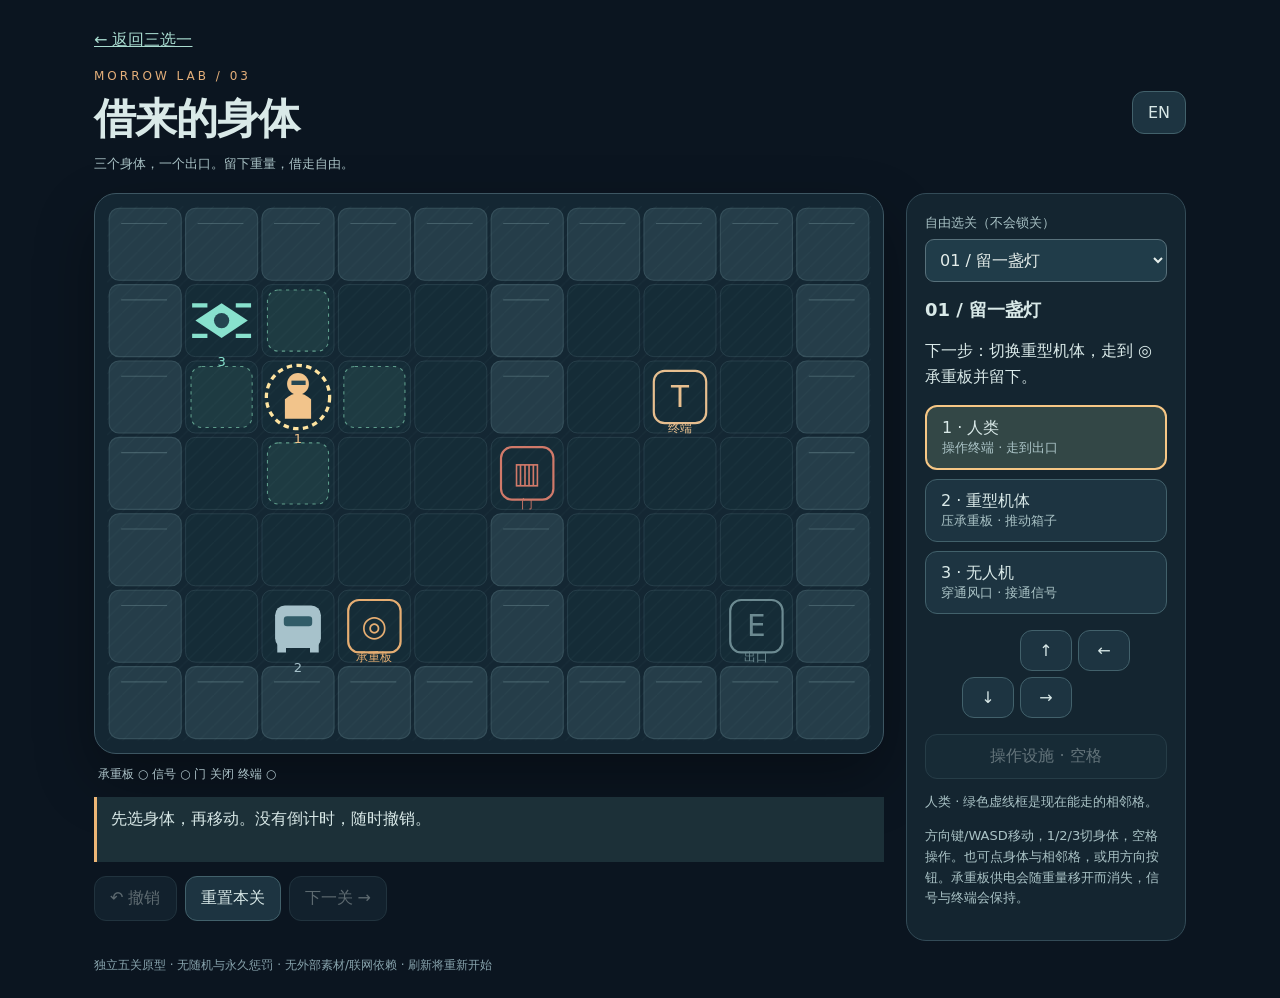
==== bodies.html @ 3ecfc506 "Release three puzzle worlds with five challenges each" ====
<!doctype html><html lang="zh"><meta charset="utf-8"><meta name="viewport" content="width=device-width,initial-scale=1"><title>借来的身体 · Borrowed Bodies</title><style>
*{box-sizing:border-box}body{margin:0;background:#0b1520;color:#d9e9e8;font:16px system-ui,sans-serif}main{max-width:1140px;margin:auto;padding:24px}header{display:flex;justify-content:space-between;gap:14px;align-items:center}h1{font-size:clamp(26px,4vw,42px);margin:8px 0;letter-spacing:-1px}.eyebrow{color:#e3ae79;font-size:12px;letter-spacing:3px}button{font:inherit;cursor:pointer;color:inherit;background:#1d3441;border:1px solid #42616b;border-radius:12px;padding:11px 15px}button:hover{background:#304e59}button:focus-visible{outline:3px solid #ffcf84;outline-offset:3px}button:disabled{opacity:.4;cursor:default}.layout{display:grid;grid-template-columns:minmax(0,1fr) 280px;gap:22px;margin-top:20px}.board{background:#142733;border:1px solid #3d5662;border-radius:22px;padding:12px;box-shadow:0 25px 60px #0005}svg{display:block;width:100%;height:auto;touch-action:manipulation}.panel{background:#142530;border:1px solid #334b57;border-radius:20px;padding:18px}p{line-height:1.6}.bodies{display:grid;gap:9px}.bodybutton{text-align:left;width:100%}.bodybutton.active{border:2px solid #f7c785;background:#334746}.small{font-size:13px;color:#aac3c6}.status{min-height:65px;border-left:3px solid #edb676;padding:10px 14px;background:#1c3038;margin:14px 0;line-height:1.5}.controls{display:flex;gap:8px;flex-wrap:wrap}.pad{display:grid;grid-template-columns:repeat(3,52px);gap:6px;justify-content:center;margin:16px 0}.pad button{padding:10px}.pad .up{grid-column:2}.legend{display:flex;gap:16px;flex-wrap:wrap;font-size:12px;color:#adc3c9;margin:12px 4px}.success{color:#8de3c0}footer{margin-top:16px;color:#88a4ad;font-size:12px}h2{font-size:18px;margin:0 0 12px}@media(max-width:760px){main{padding:14px}.layout{grid-template-columns:1fr;gap:12px}.panel{padding:14px}.bodies{grid-template-columns:repeat(3,1fr)}.bodybutton{padding:10px;font-size:14px}.bodybutton .small{display:none}.pad{margin:10px 0}.status{min-height:45px}header button{padding:8px}.board{padding:5px}}
</style><main><a id="gallery" href="index.html" style="display:inline-block;color:#a9dcd0;margin-bottom:12px;padding:6px 0">← 返回三选一</a><header><div><div class="eyebrow">MORROW LAB / 03</div><h1 id="title"></h1></div><button id="lang">EN</button></header><div id="intro" class="small"></div><div class="layout"><section><div class="board"><svg id="world" viewBox="0 0 700 490" role="img" aria-label="Puzzle board"></svg></div><div class="legend" id="legend"></div><div class="status" id="status" role="status" aria-live="polite"></div><div class="controls"><button id="undo"></button><button id="reset"></button><button id="next"></button></div></section><aside class="panel"><label for="levelSelect" id="selectLabel" class="small"></label><select id="levelSelect" style="width:100%;margin:7px 0 16px;background:#203c49;color:#e5eeeb;border:1px solid #58717b;border-radius:9px;padding:10px;font:inherit"></select><h2 id="level"></h2><p id="goal"></p><div class="bodies" id="bodies"></div><div class="pad"><button class="up" data-dir="0,-1">↑</button><button data-dir="-1,0">←</button><button data-dir="0,1">↓</button><button data-dir="1,0">→</button></div><button id="use" style="width:100%"></button><p id="context" class="small" aria-live="polite"></p><p id="hint" class="small"></p></aside></div><footer id="foot"></footer></main>
<script id="local-progress">
/* Local-only progress. No account, network, analytics, or access to other game saves. */
(function(root){'use strict';
 const KEY='three-worlds.progress.v1',GAMES=['world','cargo','bodies'];let memory={version:1,games:{}},persisted=true;
 function clean(raw){const out={version:1,games:{}};if(!raw||raw.version!==1||typeof raw.games!=='object'||!raw.games)return out;for(const game of GAMES){const source=raw.games[game];if(!source||typeof source!=='object')continue;const levels={};for(const [id,v] of Object.entries(source)){if(!/^\d+$/.test(id)||+id>99||!v||v.done!==true)continue;const item={done:true};for(const key of ['moves','seconds'])if(Number.isFinite(v[key])&&v[key]>=0)item[key]=v[key];levels[id]=item;}out.games[game]=levels;}return out;}
 function read(){try{const value=root.localStorage?.getItem(KEY);if(value){const stored=clean(JSON.parse(value));for(const game of GAMES){const levels=memory.games[game]||(memory.games[game]={});for(const [id,item]of Object.entries(stored.games[game]||{})){const current=levels[id]||{},merged={...item,...current,done:true};for(const key of ['moves','seconds'])if(Number.isFinite(item[key])&&Number.isFinite(current[key]))merged[key]=Math.min(item[key],current[key]);levels[id]=merged;}}}}catch(_){persisted=false;}return clean(memory);}
 function complete(game,level,result={}){if(!GAMES.includes(game)||!Number.isInteger(level)||level<0||level>99)return false;memory=read();const levels=memory.games[game]||(memory.games[game]={});const prev=levels[level]||{},next={...prev,done:true};for(const key of ['moves','seconds'])if(Number.isFinite(result[key])&&result[key]>=0)next[key]=Number.isFinite(prev[key])?Math.min(prev[key],result[key]):result[key];if(JSON.stringify(prev)===JSON.stringify(next))return true;levels[level]=next;try{if(!root.localStorage)throw Error('Storage unavailable');root.localStorage.setItem(KEY,JSON.stringify(memory));persisted=true;}catch(_){persisted=false;}return true;}
 function status(){return {progress:read(),persisted};}
 root.TrialProgress={complete,status,key:KEY};if(typeof module==='object'&&module.exports)module.exports=root.TrialProgress;
})(globalThis);

</script>
<script>
'use strict';
const LEVELS=[
{name:['01 / 留一盏灯','01 / Leave a light on'],map:['##########','#....#...#','#....#.T.#','#....G...#','#....#...#','#..P.#..E#','##########'],start:[[2,2],[2,5],[1,1]],crates:[],goal:['让重型机体留在承重板上，人类穿过门操作终端，再抵达出口。','Leave the heavy body on the plate. Take the human through the gate, activate the terminal, then reach the exit.']},
{name:['02 / 门的另一边','02 / The other side'],map:['##########','#....#.S.#','#....V..T#','#....#...#','#....G...#','#....#.PE#','##########'],start:[[2,4],[3,4],[2,2]],crates:[],goal:['无人机穿通风口接通信号，重型机体去右侧压板，人类开启终端并离开。','Send the drone through the vent to link the signal. Move the heavy body onto the far plate, then use the human to power the terminal and escape.']},
{name:['03 / 把重量留下','03 / Leave the weight'],map:['##########','#....V.S.#','#....#...#','#....G...#','#..P.#.T.#','#....#..E#','##########'],start:[[1,3],[2,3],[2,1]],crates:[[3,3]],goal:['用箱子或重型机体压住承重板，同时接通远端信号。人类操作终端后抵达出口。','Hold the plate with a crate or the heavy body and link the far signal. Use the human to activate the terminal and reach the exit.']}];
LEVELS.push(
{name:['04 / 把电送过去','04 / Carry the current'],map:['##########','#....V.O.#','#....#...#','#....B...#','#....#.T.#','#..P.#..E#','##########'],start:[[2,3],[2,5],[1,1]],crates:[],battery:[2,2],bridges:[{p:[5,3],socket:[7,1]}],goal:['无人机搬电池穿过通风口，放在远端插座上架桥；重型机体压板，人类开启终端。','Carry the battery through the vent and dock it to extend a bridge. Hold the plate with the heavy body, then use the human at the terminal.']},
{name:['05 / 一块电池，两座桥','05 / One battery, two bridges'],map:['##########','#..OV.OV.#','#...#..#.#','#...B..B.#','#...#..#T#','#.P.#..#E#','##########'],start:[[1,3],[1,5],[1,1]],crates:[],battery:[2,2],bridges:[{p:[4,3],socket:[3,1]},{p:[7,3],socket:[6,1]}],goal:['同一块电池先后架起两座桥。人类离开第一座桥后，无人机才能拔电转运；重型机体留在承重板。','Reuse one battery for two bridges. Move the human off the first bridge before the drone retrieves the battery. Leave the heavy body on the plate.']}
);
function fresh(i=0){return {level:i,selected:0,bodies:LEVELS[i].start.map(p=>p.slice()),crates:LEVELS[i].crates.map(p=>p.slice()),battery:LEVELS[i].battery?.slice()||null,carrying:false,signal:false,terminal:false,won:false,moves:0};}
const same=(a,b)=>a[0]===b[0]&&a[1]===b[1];
function tile(s,p){return LEVELS[s.level].map[p[1]]?.[p[0]]||'#';}
function plate(s){return [s.bodies[1],...s.crates].some(p=>tile(s,p)==='P');}
function gate(s){return s.level===0?plate(s):s.level===1?s.signal:plate(s)&&s.signal;}
function bridgeOpen(s,p){const bridge=LEVELS[s.level].bridges?.find(b=>same(b.p,p));return !!bridge&&!!s.battery&&same(s.battery,bridge.socket);}
function batteryUse(s){const p=s.bodies[2];if(s.selected!==2)return null;if(s.carrying){if(tile(s,p)==='V'||tile(s,p)==='B')return 'dropBlocked';if(s.crates.some(c=>same(c,p)))return 'dropBlocked';return 'dropBattery';}if(s.battery&&same(s.battery,p)){const live=LEVELS[s.level].bridges?.find(b=>same(b.socket,p));if(live&&s.bodies.some(b=>same(b,live.p)))return 'bridgeOccupied';return 'takeBattery';}return null;}
function step(state,action){const s=structuredClone(state);if(s.won)return {s:state,msg:'finished',changed:false};if(action.type==='select'){s.selected=action.id;return {s,msg:'selected',changed:true};}if(action.type==='use'){const bu=batteryUse(s);if(bu){if(bu==='dropBlocked'||bu==='bridgeOccupied')return {s:state,msg:bu,changed:false};if(bu==='takeBattery'){s.battery=null;s.carrying=true;}else{s.battery=s.bodies[2].slice();s.carrying=false;}s.moves++;return {s,msg:bu,changed:true};}const t=tile(s,s.bodies[s.selected]);if(t==='S'&&s.selected===2){if(s.signal)return {s:state,msg:'already',changed:false};s.signal=true;s.moves++;return {s,msg:'signal',changed:true};}if(t==='T'&&s.selected===0){if(s.terminal)return {s:state,msg:'already',changed:false};if(!plate(s))return {s:state,msg:'power',changed:false};s.terminal=true;s.moves++;return {s,msg:'terminal',changed:true};}return {s:state,msg:'wronguse',changed:false};}
 if(action.type!=='move')return {s:state,msg:'blocked',changed:false};const d=action.d,p=s.bodies[s.selected],q=[p[0]+d[0],p[1]+d[1]],t=tile(s,q);if(t==='#')return {s:state,msg:'wall',changed:false};if(t==='V'&&s.selected!==2)return {s:state,msg:'vent',changed:false};if(t==='B'&&s.selected!==2&&!bridgeOpen(s,q))return {s:state,msg:'bridgeOff',changed:false};if(t==='G'&&!gate(s))return {s:state,msg:'gate',changed:false};if(s.bodies.some((b,i)=>i!==s.selected&&same(b,q)))return {s:state,msg:'occupied',changed:false};const ci=s.crates.findIndex(c=>same(c,q));if(ci>=0){if(s.selected!==1)return {s:state,msg:'crate',changed:false};const r=[q[0]+d[0],q[1]+d[1]],rt=tile(s,r);if(rt==='#'||rt==='V'||rt==='G'&&!gate(s)||s.bodies.some(b=>same(b,r))||s.crates.some(c=>same(c,r)))return {s:state,msg:'push',changed:false};s.crates[ci]=r;}
 s.bodies[s.selected]=q;s.moves++;if(s.selected===0&&t==='E'){if(s.terminal){s.won=true;return {s,msg:'win',changed:true};}return {s,msg:'exit',changed:true};}return {s,msg:t==='T'?'atTerminal':t==='S'?'atSignal':t==='P'?'atPlate':'moved',changed:true};}
globalThis.BorrowedEngine={LEVELS,fresh,step,plate,gate,bridgeOpen,batteryUse};
let state=fresh(),history=[],language=0,message='welcome';const $=id=>document.getElementById(id),tr=a=>a[language];
const names=[['人类','Human'],['重型机体','Heavy body'],['无人机','Drone']],abilities=[['操作终端 · 走到出口','Terminal operator · reaches exit'],['压承重板 · 推动箱子','Holds plates · pushes crates'],['穿通风口 · 接通信号','Fits vents · links signals']];
const M={takeBattery:['电池已由无人机携带。穿过通风口，再在插座上操作放下。','Drone carrying the battery. Cross the vent, then interact on a socket to dock it.'],dropBattery:['电池已放下。只有放在插座上才会架起对应的桥。','Battery placed. Only a socket powers its linked bridge.'],dropBlocked:['不能把电池留在通风口或桥面，先移到实地或插座。','Do not leave the battery in a vent or on a bridge. Move to solid ground or a socket.'],bridgeOccupied:['桥上还有身体，不能拔电。先让它走到桥另一侧的实地。','Someone is still on this bridge. Move them onto solid ground before removing power.'],bridgeOff:['桥没有电。无人机可以飞过；其他身体需要电池放在对应插座。','Bridge unpowered. The drone can fly across; other bodies need its battery docked.'],welcome:['先选身体，再移动。没有倒计时，随时撤销。','Choose a body, then move. No timer; undo whenever you like.'],selected:['已切换身体。其他身体会留在原地。','Body switched. The others stay where you left them.'],wall:['这里是墙。试试另一条路。','A wall blocks this route.'],vent:['通风口只有无人机能通过。','Only the drone fits through this vent.'],gate:['门尚未供电。查看承重板与信号指示。','The gate lacks power. Check the plate and signal indicators.'],occupied:['另一具身体挡在这里，切换后让出位置。','Another body is here. Switch to it to make room.'],crate:['这个身体推不动箱子；重型机体可以。','This body cannot push the crate. Use the heavy body.'],push:['箱子后面没有空间。撤销或换个方向。','There is no space behind the crate. Undo or approach differently.'],power:['终端需要承重板持续供电。让重型机体或箱子留在板上。','The terminal needs plate power. Leave the heavy body or a crate on it.'],wronguse:['走到对应设施上再操作：人类用终端，无人机用信号节点。','Stand on the matching facility: human for terminals, drone for signal nodes.'],signal:['信号已锁定，可以离开节点。','Signal latched. You can leave the node.'],terminal:['终端已启动。现在让人类走到出口。','Terminal activated. Take the human to the exit.'],already:['已经启动，不必重复操作。','Already activated; no need to repeat.'],atTerminal:['终端在脚下。切到人类并按「操作」。','Terminal underfoot. Use the human and press Interact.'],atSignal:['信号节点在脚下。无人机可以操作。','Signal node underfoot. The drone can activate it.'],atPlate:['承重板只接受重型机体或箱子的重量。','Only the heavy body or a crate weighs enough for this plate.'],exit:['出口尚未解锁，先让人类操作终端。','The exit is locked. Activate the terminal with the human first.'],moved:['身体已移动。点相邻格也能走。','Moved. You can also tap an adjacent cell.'],win:['出口开启。你把三个身体留在了最需要它们的地方。','Exit reached. Each body had a part to play.'],finished:['本关已完成。进入下一关，或重置重试。','Level complete. Continue or reset to try again.'],undo:['已撤销。刚才的身体位置与开关状态都已恢复。','Undone. Positions and switches have been restored.'],reset:['已重置本关，随时可以尝试另一种方案。','Level reset. Try another plan whenever you like.'],far:['点身体可切换；点相邻格移动。不自动寻路。','Tap a body to switch; tap an adjacent cell to move. No automatic pathfinding.']};
function dispatch(a){const r=step(state,a);if(r.changed){history.push(structuredClone(state));state=r.s;}message=r.msg;render();}
function shape(id,x,y,active){const c=['#f2c48b','#a7c2cb','#88e1cd'][id];return `<g transform="translate(${x},${y})">${active?'<circle r="29" fill="none" stroke="#ffe4a0" stroke-width="3" stroke-dasharray="5 4"/>':''}${id===0?`<path d="M-12 20V2Q0-9 12 2V20" fill="${c}"/><circle cy="-12" r="10" fill="${c}"/><path d="M-6-13H7" stroke="#254753" stroke-width="4"/>`:id===1?`<rect x="-21" y="-19" width="42" height="39" rx="9" fill="${c}"/><rect x="-13" y="-9" width="26" height="9" rx="3" fill="#315c68"/><path d="M-15 24V16M15 24V16" stroke="${c}" stroke-width="8"/>`:`<path d="M-24 0L0-16 24 0 0 16Z" fill="${c}"/><circle r="7" fill="#244550"/><path d="M-27-14H-13M13-14H27M-27 14H-13M13 14H27" stroke="${c}" stroke-width="4"/>`}<text y="42" text-anchor="middle" fill="${c}" font-size="12">${id+1}</text></g>`;}
function batteryGoal(s){if(s.won)return ['出口已到达，可选关重试另一种方案。','Exit reached. Select a level to try another plan.'];if(s.terminal)return ['下一步：让人类走到出口。','Next: take the human to the exit.'];const stage=s.level===4&&s.bodies[0][0]>4?1:0,link=LEVELS[s.level].bridges[stage];if(s.bodies[0][0]<link.p[0]){if(!bridgeOpen(s,link.p)){if(s.carrying)return ['下一步：无人机把电池带到标号 '+(stage+1)+' 插座，按「放下电池」。','Next: carry the battery to socket '+(stage+1)+' and press Dock battery.'];return ['下一步：切换无人机，走到电池上按「拿起电池」。','Next: switch to the drone, stand on the battery and press Take battery.'];}return ['下一步：切换人类，走过亮起的桥，到另一侧实地。','Next: take the human across the lit bridge onto solid ground.'];}if(s.bodies[0][0]===link.p[0])return ['下一步：人类再向右一步，先离开桥面，别急着拔电。','Next: move the human one step right off the bridge before removing power.'];if(!plate(s))return ['下一步：重型机体走上承重板，为终端供电。','Next: move the heavy body onto the plate to power the terminal.'];return ['下一步：人类走到终端并操作，再去出口。','Next: activate the terminal with the human, then reach the exit.'];}
function render(){document.documentElement.lang=language?'en':'zh';$('gallery').textContent=tr(['← 返回三选一','← Back to gallery']);$('title').textContent=tr(['借来的身体','Borrowed Bodies']);$('intro').textContent=tr(['三个身体，一个出口。留下重量，借走自由。','Three bodies. One way out. Leave the weight; borrow the freedom.']);$('lang').textContent=language?'中文':'EN';$('selectLabel').textContent=tr(['自由选关（不会锁关）','Choose any level (all unlocked)']);$('levelSelect').innerHTML=LEVELS.map((l,i)=>`<option value="${i}" ${i===state.level?'selected':''}>${tr(l.name)}</option>`).join('');$('level').textContent=tr(LEVELS[state.level].name);$('goal').textContent=state.won?tr(['已到达出口。点下一关继续。','Exit reached. Choose Next level.']):state.terminal?tr(['下一步：切换人类，走到出口 E。','Next: switch to the human and reach exit E.']):state.level>0&&!state.signal?tr(['下一步：切换无人机，穿过 ≋ 通风口，到 S 按「操作」。','Next: switch to the drone, cross the ≋ vent, and interact on S.']):!plate(state)?tr(state.level===2?['下一步：让重型机体或箱子压住 ◎ 承重板。','Next: put the heavy body or a crate on plate ◎.']:['下一步：切换重型机体，走到 ◎ 承重板并留下。','Next: switch to the heavy body, move onto plate ◎ and stay there.']):tr(['下一步：切换人类，走到 T 终端并按「操作」。','Next: switch to the human, reach terminal T and interact.']);if(state.level>=3)$('goal').textContent=tr(batteryGoal(state));if(state.won)globalThis.TrialProgress?.complete('bodies',state.level,{moves:state.moves});$('status').textContent=tr(M[message]||M.moved);$('status').classList.toggle('success',state.won);$('undo').textContent=tr(['↶ 撤销','↶ Undo']);$('undo').disabled=!history.length;$('reset').textContent=tr(['重置本关','Reset level']);$('next').textContent=state.level<LEVELS.length-1?tr(['下一关 →','Next level →']):tr(['五关完成 · 再玩','All five · Play again']);$('next').disabled=!state.won;$('use').textContent=tr(['操作设施 · 空格','Interact · Space']);if(state.level>=3){const bu=batteryUse(state);$('use').textContent=tr(bu==='takeBattery'?['拿起电池 · 空格','Take battery · Space']:state.carrying&&state.selected===2?['放下电池 · 空格','Dock battery · Space']:['操作设施 · 空格','Interact · Space']);} $('use').disabled=!step(state,{type:'use'}).changed;$('hint').textContent=tr(['方向键/WASD移动，1/2/3切身体，空格操作。也可点身体与相邻格，或用方向按钮。承重板供电会随重量移开而消失，信号与终端会保持。','Arrows/WASD move; 1/2/3 switch; Space interacts. Or tap a body and adjacent tiles, or use the arrow buttons. Plate power ends when weight leaves; signals and terminals latch.']);$('world').setAttribute('aria-label',tr(['空间谜题地图：点击身体切换，点击绿色虚线相邻格移动','Spatial puzzle board: select a body, then a green outlined adjacent tile to move']));document.querySelectorAll('[data-dir]').forEach(b=>{const labels={'0,-1':['向上移动','Move up'],'0,1':['向下移动','Move down'],'-1,0':['向左移动','Move left'],'1,0':['向右移动','Move right']};b.setAttribute('aria-label',tr(labels[b.dataset.dir]));});const under=tile(state,state.bodies[state.selected]),canUse=step(state,{type:'use'}).changed;const desc={T:['脚下是终端：需要人类，且承重板有电。','Terminal underfoot: needs the human and plate power.'],S:['脚下是信号节点：无人机可以启动。','Signal node underfoot: the drone can activate it.'],P:['脚下是承重板：只有重型机体或箱子可以供电。','Plate underfoot: only the heavy body or a crate powers it.'],V:['脚下是通风口：仅无人机可通过。','Vent underfoot: only the drone can pass.'],E:['脚下是出口：人类须先开启终端。','Exit underfoot: the human must activate the terminal first.']};$('context').textContent=tr(names[state.selected])+' · '+(canUse?tr(['现在可以按上方「操作设施」。','You can press Interact above now.']):desc[under]?tr(desc[under]):tr(['绿色虚线框是现在能走的相邻格。','Green outlined tiles are the adjacent moves available now.']));if(state.level>=3){$('hint').textContent=tr(['无人机可搬电池，也可飞过断桥。电池放在插座上，才给同号桥供电。桥上有人时不能拔电。选关会重置该关；随时可撤销。','The drone carries batteries and flies over unpowered bridges. Dock a battery to power the bridge with the same number. You cannot unplug an occupied bridge. Selecting a level resets it; undo remains available.']);const bu=batteryUse(state);if(bu)$('context').textContent=tr(bu==='takeBattery'?['脚下是电池。按「拿起电池」，再搬到插座。','Battery underfoot. Press Take battery, then carry it to a socket.']:bu==='dropBattery'?['按「放下电池」；只有插座能给对应桥供电。','Press Dock battery; only a socket powers its matching bridge.']:M[bu]);else if(state.carrying)$('context').textContent=tr(['无人机正在携带电池（机身上有金色电池图标）。','The drone carries the battery (gold battery icon).']);} $('foot').textContent=tr(['独立五关原型 · 无随机与永久惩罚 · 无外部素材/联网依赖 · 刷新将重新开始','Standalone five-level prototype · No randomness or permanent penalties · No external assets/network · Reload starts over']);$('legend').textContent=tr([`承重板 ${plate(state)?'●':'○'}   信号 ${state.signal?'●':'○'}   门 ${gate(state)?'开启':'关闭'}   终端 ${state.terminal?'●':'○'}`,`Plate ${plate(state)?'●':'○'}   Signal ${state.signal?'●':'○'}   Gate ${gate(state)?'OPEN':'CLOSED'}   Terminal ${state.terminal?'●':'○'}`]);$('bodies').innerHTML=names.map((n,i)=>`<button class="bodybutton ${i===state.selected?'active':''}" data-body="${i}" aria-pressed="${i===state.selected}">${i+1} · ${tr(n)}<div class="small">${tr(abilities[i])}</div></button>`).join('');
 let svg='<defs><pattern id="grain" width="14" height="14" patternUnits="userSpaceOnUse"><path d="M0 14L14 0" stroke="#8bb6b5" stroke-opacity=".045"/></pattern></defs>';
 LEVELS[state.level].map.forEach((row,y)=>[...row].forEach((t,x)=>{const cx=x*70+35,cy=y*70+35;svg+=`<rect x="${x*70+2}" y="${y*70+2}" width="66" height="66" rx="9" fill="${t==='#'?'#253d49':'#152c37'}" stroke="#36505b" stroke-width="${t==='#'?1:0.5}"/>`;if(t==='#')svg+=`<path d="M${x*70+13} ${y*70+16}h42" stroke="#45606a"/>`;const facilityNames={O:['插座','Socket'],B:['桥梁','Bridge'],P:['承重板','Plate'],V:['通风口','Vent'],G:['门','Gate'],T:['终端','Terminal'],S:['信号','Signal'],E:['出口','Exit']};const biIndex=LEVELS[state.level].bridges?.findIndex(b=>same(b.p,[x,y])||same(b.socket,[x,y]));const symbols={O:['#e5c176',String((biIndex??0)+1)],B:[bridgeOpen(state,[x,y])?'#87deb2':'#747e8f',String((biIndex??0)+1)],P:['#e7ae72','◎'],V:['#88c8ce','≋'],G:[gate(state)?'#82cfae':'#d17969',gate(state)?'⌜':'▥'],T:['#e8bf8f','T'],S:['#8fe0ca','S'],E:[state.terminal?'#8ce6b2':'#6c8a91','E']};if(symbols[t]){const [c,label]=symbols[t];svg+=`<rect x="${cx-24}" y="${cy-24}" width="48" height="48" rx="10" fill="none" stroke="${c}" stroke-width="2"/><text x="${cx}" y="${cy+9}" fill="${c}" font-size="27" text-anchor="middle" font-family="system-ui">${label}</text><text x="${cx}" y="${cy+32}" fill="${c}" font-size="11" text-anchor="middle" font-family="system-ui">${tr(facilityNames[t])}</text>`;}}));for(const d of [[0,-1],[0,1],[-1,0],[1,0]]){if(step(state,{type:'move',d}).changed){const [x,y]=state.bodies[state.selected];svg+=`<rect x="${(x+d[0])*70+7}" y="${(y+d[1])*70+7}" width="56" height="56" rx="10" fill="#8de3c0" fill-opacity=".08" stroke="#8de3c0" stroke-opacity=".6" stroke-dasharray="3 4"/>`;}}svg+='<rect width="700" height="490" fill="url(#grain)" pointer-events="none"/>';state.crates.forEach(([x,y])=>svg+=`<g transform="translate(${x*70+35},${y*70+35})"><rect x="-23" y="-23" width="46" height="46" rx="5" fill="#977655" stroke="#e2b477" stroke-width="2"/><path d="M-16-16L16 16M16-16L-16 16" stroke="#cfab7c" stroke-width="4"/></g>`);const bp=state.carrying?state.bodies[2]:state.battery;if(bp){const bx=bp[0]*70+35,by=bp[1]*70+35;svg+=`<g transform="translate(${bx},${by+(state.carrying?-27:0)})"><rect x="-13" y="-18" width="26" height="36" rx="4" fill="#e7c173" stroke="#fff1ba" stroke-width="2"/><path d="M2-13L-5 1H3L-2 13" fill="none" stroke="#4e442d" stroke-width="3"/><text y="31" text-anchor="middle" font-size="11" fill="#f4d89d">${tr(['电池','Battery'])}</text></g>`;}state.bodies.forEach(([x,y],i)=>svg+=shape(i,x*70+35,y*70+35,state.selected===i));$('world').innerHTML=svg;
}
$('levelSelect').onchange=e=>{state=fresh(+e.target.value);history=[];message='welcome';render();};$('bodies').onclick=e=>{const b=e.target.closest('[data-body]');if(b)dispatch({type:'select',id:+b.dataset.body});};document.querySelectorAll('[data-dir]').forEach(b=>b.onclick=()=>dispatch({type:'move',d:b.dataset.dir.split(',').map(Number)}));$('use').onclick=()=>dispatch({type:'use'});$('undo').onclick=()=>{if(history.length){state=history.pop();message='undo';render();}};$('reset').onclick=()=>{state=fresh(state.level);history=[];message='reset';render();};$('next').onclick=()=>{if(state.won){state=fresh((state.level+1)%LEVELS.length);history=[];message='welcome';render();}};$('lang').onclick=()=>{language=1-language;render();};$('world').onclick=e=>{const box=$('world').getBoundingClientRect(),x=Math.floor((e.clientX-box.left)/box.width*10),y=Math.floor((e.clientY-box.top)/box.height*7),id=state.bodies.findIndex(p=>same(p,[x,y]));if(id>=0)return dispatch({type:'select',id});const p=state.bodies[state.selected],d=[x-p[0],y-p[1]];if(Math.abs(d[0])+Math.abs(d[1])===1)dispatch({type:'move',d});else{message='far';render();}};document.addEventListener('keydown',e=>{if(e.target.tagName==='SELECT')return;if(e.target.tagName==='BUTTON'&&(e.key===' '||e.key==='Enter'))return;const dirs={ArrowUp:[0,-1],w:[0,-1],ArrowDown:[0,1],s:[0,1],ArrowLeft:[-1,0],a:[-1,0],ArrowRight:[1,0],d:[1,0]};if(dirs[e.key]){e.preventDefault();dispatch({type:'move',d:dirs[e.key]});}else if(['1','2','3'].includes(e.key))dispatch({type:'select',id:+e.key-1});else if(e.key===' '){e.preventDefault();dispatch({type:'use'});}});render();
</script></html>
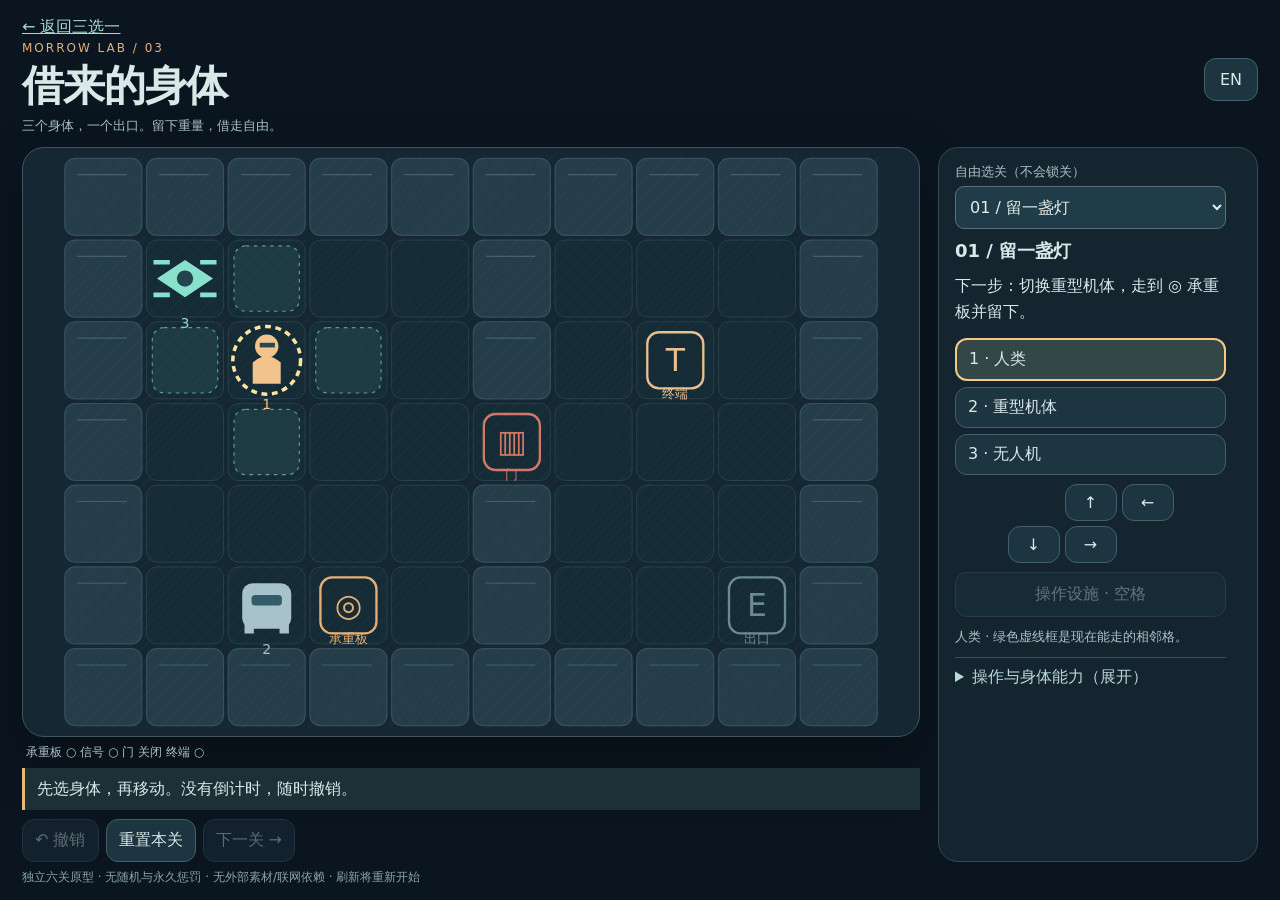
==== commit a357ae7a: "Add three finales and desktop-fit play areas" ====
--- a/bodies.html
+++ b/bodies.html
@@ -1,6 +1,19 @@
 <!doctype html><html lang="zh"><meta charset="utf-8"><meta name="viewport" content="width=device-width,initial-scale=1"><title>借来的身体 · Borrowed Bodies</title><style>
 *{box-sizing:border-box}body{margin:0;background:#0b1520;color:#d9e9e8;font:16px system-ui,sans-serif}main{max-width:1140px;margin:auto;padding:24px}header{display:flex;justify-content:space-between;gap:14px;align-items:center}h1{font-size:clamp(26px,4vw,42px);margin:8px 0;letter-spacing:-1px}.eyebrow{color:#e3ae79;font-size:12px;letter-spacing:3px}button{font:inherit;cursor:pointer;color:inherit;background:#1d3441;border:1px solid #42616b;border-radius:12px;padding:11px 15px}button:hover{background:#304e59}button:focus-visible{outline:3px solid #ffcf84;outline-offset:3px}button:disabled{opacity:.4;cursor:default}.layout{display:grid;grid-template-columns:minmax(0,1fr) 280px;gap:22px;margin-top:20px}.board{background:#142733;border:1px solid #3d5662;border-radius:22px;padding:12px;box-shadow:0 25px 60px #0005}svg{display:block;width:100%;height:auto;touch-action:manipulation}.panel{background:#142530;border:1px solid #334b57;border-radius:20px;padding:18px}p{line-height:1.6}.bodies{display:grid;gap:9px}.bodybutton{text-align:left;width:100%}.bodybutton.active{border:2px solid #f7c785;background:#334746}.small{font-size:13px;color:#aac3c6}.status{min-height:65px;border-left:3px solid #edb676;padding:10px 14px;background:#1c3038;margin:14px 0;line-height:1.5}.controls{display:flex;gap:8px;flex-wrap:wrap}.pad{display:grid;grid-template-columns:repeat(3,52px);gap:6px;justify-content:center;margin:16px 0}.pad button{padding:10px}.pad .up{grid-column:2}.legend{display:flex;gap:16px;flex-wrap:wrap;font-size:12px;color:#adc3c9;margin:12px 4px}.success{color:#8de3c0}footer{margin-top:16px;color:#88a4ad;font-size:12px}h2{font-size:18px;margin:0 0 12px}@media(max-width:760px){main{padding:14px}.layout{grid-template-columns:1fr;gap:12px}.panel{padding:14px}.bodies{grid-template-columns:repeat(3,1fr)}.bodybutton{padding:10px;font-size:14px}.bodybutton .small{display:none}.pad{margin:10px 0}.status{min-height:45px}header button{padding:8px}.board{padding:5px}}
-</style><main><a id="gallery" href="index.html" style="display:inline-block;color:#a9dcd0;margin-bottom:12px;padding:6px 0">← 返回三选一</a><header><div><div class="eyebrow">MORROW LAB / 03</div><h1 id="title"></h1></div><button id="lang">EN</button></header><div id="intro" class="small"></div><div class="layout"><section><div class="board"><svg id="world" viewBox="0 0 700 490" role="img" aria-label="Puzzle board"></svg></div><div class="legend" id="legend"></div><div class="status" id="status" role="status" aria-live="polite"></div><div class="controls"><button id="undo"></button><button id="reset"></button><button id="next"></button></div></section><aside class="panel"><label for="levelSelect" id="selectLabel" class="small"></label><select id="levelSelect" style="width:100%;margin:7px 0 16px;background:#203c49;color:#e5eeeb;border:1px solid #58717b;border-radius:9px;padding:10px;font:inherit"></select><h2 id="level"></h2><p id="goal"></p><div class="bodies" id="bodies"></div><div class="pad"><button class="up" data-dir="0,-1">↑</button><button data-dir="-1,0">←</button><button data-dir="0,1">↓</button><button data-dir="1,0">→</button></div><button id="use" style="width:100%"></button><p id="context" class="small" aria-live="polite"></p><p id="hint" class="small"></p></aside></div><footer id="foot"></footer></main>
+
+summary{cursor:pointer;padding:9px 0;color:#b9d9d9}details p{margin:8px 0}#controlsHelp,#helpPanel{border-top:1px solid #36505b}#context{margin:10px 0;line-height:1.5}#goal{margin:10px 0 14px}
+@media(min-width:761px){
+ body{overflow:hidden}main{height:100vh;height:100dvh;display:flex;flex-direction:column;padding:14px 22px;max-width:1280px;min-height:0}
+ #gallery{align-self:flex-start;margin-bottom:0!important;padding:3px 0!important}header,#intro,footer{flex-shrink:0}header h1{margin:3px 0}.eyebrow{letter-spacing:2px}footer{margin-top:7px}
+ .layout{flex:1;min-height:0;grid-template-columns:minmax(0,1fr) 320px;gap:18px;margin-top:12px}
+ .layout>section{min-height:0;display:grid;grid-template-rows:minmax(0,1fr) auto auto auto}
+ .board{min-height:0;padding:8px;display:flex;align-items:center;justify-content:center}.board svg{width:100%;height:100%;min-height:0}
+ .legend{margin:7px 4px}.status{margin:0 0 9px;min-height:0;padding:9px 12px}.controls{gap:7px}.controls button{padding:10px 12px}
+ .panel{min-height:0;overflow-y:auto;overscroll-behavior:contain;scrollbar-gutter:stable;padding:13px 16px}
+ #levelSelect{margin:5px 0 10px!important}h2{margin-bottom:8px}.bodies{gap:6px}.bodybutton{padding:9px 12px}.bodybutton .small{display:none}.pad{margin:9px 0;gap:5px}.pad button{padding:8px}
+}
+@media(min-width:761px) and (max-height:560px){main{padding:8px 16px}.layout{margin-top:8px}#intro,.eyebrow{display:none}.panel{overflow-y:auto}footer{margin-top:4px}}
+</style><main><a id="gallery" href="index.html" style="display:inline-block;color:#a9dcd0;margin-bottom:12px;padding:6px 0">← 返回三选一</a><header><div><div class="eyebrow">MORROW LAB / 03</div><h1 id="title"></h1></div><button id="lang">EN</button></header><div id="intro" class="small"></div><div class="layout"><section><div class="board"><svg id="world" viewBox="0 0 700 490" role="img" aria-label="Puzzle board"></svg></div><div class="legend" id="legend"></div><div class="status" id="status" role="status" aria-live="polite"></div><div class="controls"><button id="undo"></button><button id="reset"></button><button id="next"></button></div></section><aside class="panel"><label for="levelSelect" id="selectLabel" class="small"></label><select id="levelSelect" style="width:100%;margin:7px 0 16px;background:#203c49;color:#e5eeeb;border:1px solid #58717b;border-radius:9px;padding:10px;font:inherit"></select><h2 id="level"></h2><p id="goal"></p><div class="bodies" id="bodies"></div><div class="pad"><button class="up" data-dir="0,-1">↑</button><button data-dir="-1,0">←</button><button data-dir="0,1">↓</button><button data-dir="1,0">→</button></div><button id="use" style="width:100%"></button><p id="context" class="small" aria-live="polite"></p><details id="controlsHelp"><summary id="controlsHelpTitle"></summary><p id="hint" class="small"></p><p id="abilityHelp" class="small"></p></details><details id="helpPanel"><summary id="helpTitle"></summary><p id="helpText" class="small"></p><button id="moreHelp"></button></details></aside></div><footer id="foot"></footer></main>
 <script id="local-progress">
 /* Local-only progress. No account, network, analytics, or access to other game saves. */
 (function(root){'use strict';
@@ -23,26 +36,33 @@
 {name:['04 / 把电送过去','04 / Carry the current'],map:['##########','#....V.O.#','#....#...#','#....B...#','#....#.T.#','#..P.#..E#','##########'],start:[[2,3],[2,5],[1,1]],crates:[],battery:[2,2],bridges:[{p:[5,3],socket:[7,1]}],goal:['无人机搬电池穿过通风口，放在远端插座上架桥；重型机体压板，人类开启终端。','Carry the battery through the vent and dock it to extend a bridge. Hold the plate with the heavy body, then use the human at the terminal.']},
 {name:['05 / 一块电池，两座桥','05 / One battery, two bridges'],map:['##########','#..OV.OV.#','#...#..#.#','#...B..B.#','#...#..#T#','#.P.#..#E#','##########'],start:[[1,3],[1,5],[1,1]],crates:[],battery:[2,2],bridges:[{p:[4,3],socket:[3,1]},{p:[7,3],socket:[6,1]}],goal:['同一块电池先后架起两座桥。人类离开第一座桥后，无人机才能拔电转运；重型机体留在承重板。','Reuse one battery for two bridges. Move the human off the first bridge before the drone retrieves the battery. Leave the heavy body on the plate.']}
 );
+LEVELS.push({name:['06 / 接替我，走下去','06 / Take my place'],map:['##########','#....V.O.#','#....#..T#','#....B...#','#..P.#...#','#....#.PE#','##########'],start:[[1,3],[2,3],[1,1]],crates:[[3,3]],battery:[2,2],bridges:[{p:[5,3],socket:[7,1],plate:[3,4]}],goal:['阶段一：箱子接替左板，无人机架桥。阶段二：重型机体压右板，让人类操作终端。','Stage 1: leave the crate on the left plate and let the drone power the bridge. Stage 2: move the heavy body to the right plate so the human can use the terminal.']});
 function fresh(i=0){return {level:i,selected:0,bodies:LEVELS[i].start.map(p=>p.slice()),crates:LEVELS[i].crates.map(p=>p.slice()),battery:LEVELS[i].battery?.slice()||null,carrying:false,signal:false,terminal:false,won:false,moves:0};}
 const same=(a,b)=>a[0]===b[0]&&a[1]===b[1];
 function tile(s,p){return LEVELS[s.level].map[p[1]]?.[p[0]]||'#';}
-function plate(s){return [s.bodies[1],...s.crates].some(p=>tile(s,p)==='P');}
+function weightAt(s,p){return [s.bodies[1],...s.crates].some(b=>same(b,p));}
+function plate(s){return s.level===5?weightAt(s,[3,4])&&weightAt(s,[7,5]):[s.bodies[1],...s.crates].some(p=>tile(s,p)==='P');}
 function gate(s){return s.level===0?plate(s):s.level===1?s.signal:plate(s)&&s.signal;}
-function bridgeOpen(s,p){const bridge=LEVELS[s.level].bridges?.find(b=>same(b.p,p));return !!bridge&&!!s.battery&&same(s.battery,bridge.socket);}
-function batteryUse(s){const p=s.bodies[2];if(s.selected!==2)return null;if(s.carrying){if(tile(s,p)==='V'||tile(s,p)==='B')return 'dropBlocked';if(s.crates.some(c=>same(c,p)))return 'dropBlocked';return 'dropBattery';}if(s.battery&&same(s.battery,p)){const live=LEVELS[s.level].bridges?.find(b=>same(b.socket,p));if(live&&s.bodies.some(b=>same(b,live.p)))return 'bridgeOccupied';return 'takeBattery';}return null;}
-function step(state,action){const s=structuredClone(state);if(s.won)return {s:state,msg:'finished',changed:false};if(action.type==='select'){s.selected=action.id;return {s,msg:'selected',changed:true};}if(action.type==='use'){const bu=batteryUse(s);if(bu){if(bu==='dropBlocked'||bu==='bridgeOccupied')return {s:state,msg:bu,changed:false};if(bu==='takeBattery'){s.battery=null;s.carrying=true;}else{s.battery=s.bodies[2].slice();s.carrying=false;}s.moves++;return {s,msg:bu,changed:true};}const t=tile(s,s.bodies[s.selected]);if(t==='S'&&s.selected===2){if(s.signal)return {s:state,msg:'already',changed:false};s.signal=true;s.moves++;return {s,msg:'signal',changed:true};}if(t==='T'&&s.selected===0){if(s.terminal)return {s:state,msg:'already',changed:false};if(!plate(s))return {s:state,msg:'power',changed:false};s.terminal=true;s.moves++;return {s,msg:'terminal',changed:true};}return {s:state,msg:'wronguse',changed:false};}
- if(action.type!=='move')return {s:state,msg:'blocked',changed:false};const d=action.d,p=s.bodies[s.selected],q=[p[0]+d[0],p[1]+d[1]],t=tile(s,q);if(t==='#')return {s:state,msg:'wall',changed:false};if(t==='V'&&s.selected!==2)return {s:state,msg:'vent',changed:false};if(t==='B'&&s.selected!==2&&!bridgeOpen(s,q))return {s:state,msg:'bridgeOff',changed:false};if(t==='G'&&!gate(s))return {s:state,msg:'gate',changed:false};if(s.bodies.some((b,i)=>i!==s.selected&&same(b,q)))return {s:state,msg:'occupied',changed:false};const ci=s.crates.findIndex(c=>same(c,q));if(ci>=0){if(s.selected!==1)return {s:state,msg:'crate',changed:false};const r=[q[0]+d[0],q[1]+d[1]],rt=tile(s,r);if(rt==='#'||rt==='V'||rt==='G'&&!gate(s)||s.bodies.some(b=>same(b,r))||s.crates.some(c=>same(c,r)))return {s:state,msg:'push',changed:false};s.crates[ci]=r;}
- s.bodies[s.selected]=q;s.moves++;if(s.selected===0&&t==='E'){if(s.terminal){s.won=true;return {s,msg:'win',changed:true};}return {s,msg:'exit',changed:true};}return {s,msg:t==='T'?'atTerminal':t==='S'?'atSignal':t==='P'?'atPlate':'moved',changed:true};}
+function bridgeOpen(s,p){const bridge=LEVELS[s.level].bridges?.find(b=>same(b.p,p));return !!bridge&&!!s.battery&&same(s.battery,bridge.socket)&&(!bridge.plate||weightAt(s,bridge.plate));}
+function batteryUse(s){const p=s.bodies[2];if(s.selected!==2)return null;if(s.carrying){if(tile(s,p)==='V'||tile(s,p)==='B')return 'dropBlocked';if(s.crates.some(c=>same(c,p)))return 'dropBlocked';return 'dropBattery';}if(s.battery&&same(s.battery,p)){const live=LEVELS[s.level].bridges?.find(b=>same(b.socket,p));if(live&&[...s.bodies,...s.crates].some(b=>same(b,live.p)))return 'bridgeOccupied';return 'takeBattery';}return null;}
+function step(state,action){const s=structuredClone(state);if(s.won)return {s:state,msg:'finished',changed:false};if(action.type==='select'){s.selected=action.id;return {s,msg:'selected',changed:true};}if(action.type==='use'){const bu=batteryUse(s);if(bu){if(bu==='dropBlocked'||bu==='bridgeOccupied')return {s:state,msg:bu,changed:false};if(bu==='takeBattery'){s.battery=null;s.carrying=true;}else{s.battery=s.bodies[2].slice();s.carrying=false;}s.moves++;return {s,msg:bu,changed:true};}const t=tile(s,s.bodies[s.selected]);if(t==='S'&&s.selected===2){if(s.signal)return {s:state,msg:'already',changed:false};s.signal=true;s.moves++;return {s,msg:'signal',changed:true};}if(t==='T'&&s.selected===0){if(s.terminal)return {s:state,msg:'already',changed:false};if(!plate(s))return {s:state,msg:s.level===5?'powerBoth':'power',changed:false};s.terminal=true;s.moves++;return {s,msg:'terminal',changed:true};}return {s:state,msg:'wronguse',changed:false};}
+ if(action.type!=='move')return {s:state,msg:'blocked',changed:false};const d=action.d,p=s.bodies[s.selected],q=[p[0]+d[0],p[1]+d[1]],t=tile(s,q);if(t==='#')return {s:state,msg:'wall',changed:false};if(t==='V'&&s.selected!==2)return {s:state,msg:'vent',changed:false};if(t==='B'&&s.selected!==2&&!bridgeOpen(s,q))return {s:state,msg:s.level===5?'bridgeBoth':'bridgeOff',changed:false};if(t==='G'&&!gate(s))return {s:state,msg:'gate',changed:false};if(s.bodies.some((b,i)=>i!==s.selected&&same(b,q)))return {s:state,msg:'occupied',changed:false};const ci=s.crates.findIndex(c=>same(c,q));if(ci>=0){if(s.selected!==1)return {s:state,msg:'crate',changed:false};const r=[q[0]+d[0],q[1]+d[1]],rt=tile(s,r);if(rt==='#'||rt==='V'||rt==='G'&&!gate(s)||s.bodies.some(b=>same(b,r))||s.crates.some(c=>same(c,r)))return {s:state,msg:'push',changed:false};s.crates[ci]=r;}
+ s.bodies[s.selected]=q;if(LEVELS[s.level].bridges?.some(b=>bridgeOpen(state,b.p)&&!bridgeOpen(s,b.p)&&[...s.bodies,...s.crates].some(body=>same(body,b.p))))return {s:state,msg:'bridgeOccupied',changed:false};s.moves++;if(s.selected===0&&t==='E'){if(s.terminal){s.won=true;return {s,msg:'win',changed:true};}return {s,msg:'exit',changed:true};}return {s,msg:t==='T'?'atTerminal':t==='S'?'atSignal':t==='P'?'atPlate':'moved',changed:true};}
 globalThis.BorrowedEngine={LEVELS,fresh,step,plate,gate,bridgeOpen,batteryUse};
-let state=fresh(),history=[],language=0,message='welcome';const $=id=>document.getElementById(id),tr=a=>a[language];
+let state=fresh(),history=[],language=0,message='welcome',hintLevel=0;const $=id=>document.getElementById(id),tr=a=>a[language];
 const names=[['人类','Human'],['重型机体','Heavy body'],['无人机','Drone']],abilities=[['操作终端 · 走到出口','Terminal operator · reaches exit'],['压承重板 · 推动箱子','Holds plates · pushes crates'],['穿通风口 · 接通信号','Fits vents · links signals']];
-const M={takeBattery:['电池已由无人机携带。穿过通风口，再在插座上操作放下。','Drone carrying the battery. Cross the vent, then interact on a socket to dock it.'],dropBattery:['电池已放下。只有放在插座上才会架起对应的桥。','Battery placed. Only a socket powers its linked bridge.'],dropBlocked:['不能把电池留在通风口或桥面，先移到实地或插座。','Do not leave the battery in a vent or on a bridge. Move to solid ground or a socket.'],bridgeOccupied:['桥上还有身体，不能拔电。先让它走到桥另一侧的实地。','Someone is still on this bridge. Move them onto solid ground before removing power.'],bridgeOff:['桥没有电。无人机可以飞过；其他身体需要电池放在对应插座。','Bridge unpowered. The drone can fly across; other bodies need its battery docked.'],welcome:['先选身体，再移动。没有倒计时，随时撤销。','Choose a body, then move. No timer; undo whenever you like.'],selected:['已切换身体。其他身体会留在原地。','Body switched. The others stay where you left them.'],wall:['这里是墙。试试另一条路。','A wall blocks this route.'],vent:['通风口只有无人机能通过。','Only the drone fits through this vent.'],gate:['门尚未供电。查看承重板与信号指示。','The gate lacks power. Check the plate and signal indicators.'],occupied:['另一具身体挡在这里，切换后让出位置。','Another body is here. Switch to it to make room.'],crate:['这个身体推不动箱子；重型机体可以。','This body cannot push the crate. Use the heavy body.'],push:['箱子后面没有空间。撤销或换个方向。','There is no space behind the crate. Undo or approach differently.'],power:['终端需要承重板持续供电。让重型机体或箱子留在板上。','The terminal needs plate power. Leave the heavy body or a crate on it.'],wronguse:['走到对应设施上再操作：人类用终端，无人机用信号节点。','Stand on the matching facility: human for terminals, drone for signal nodes.'],signal:['信号已锁定，可以离开节点。','Signal latched. You can leave the node.'],terminal:['终端已启动。现在让人类走到出口。','Terminal activated. Take the human to the exit.'],already:['已经启动，不必重复操作。','Already activated; no need to repeat.'],atTerminal:['终端在脚下。切到人类并按「操作」。','Terminal underfoot. Use the human and press Interact.'],atSignal:['信号节点在脚下。无人机可以操作。','Signal node underfoot. The drone can activate it.'],atPlate:['承重板只接受重型机体或箱子的重量。','Only the heavy body or a crate weighs enough for this plate.'],exit:['出口尚未解锁，先让人类操作终端。','The exit is locked. Activate the terminal with the human first.'],moved:['身体已移动。点相邻格也能走。','Moved. You can also tap an adjacent cell.'],win:['出口开启。你把三个身体留在了最需要它们的地方。','Exit reached. Each body had a part to play.'],finished:['本关已完成。进入下一关，或重置重试。','Level complete. Continue or reset to try again.'],undo:['已撤销。刚才的身体位置与开关状态都已恢复。','Undone. Positions and switches have been restored.'],reset:['已重置本关，随时可以尝试另一种方案。','Level reset. Try another plan whenever you like.'],far:['点身体可切换；点相邻格移动。不自动寻路。','Tap a body to switch; tap an adjacent cell to move. No automatic pathfinding.']};
+const M={powerBoth:['终端需要左右两块板同时供电。箱子可以留在左板，让重型机体压右板。','The terminal needs both plates. Leave the crate on the left and take the heavy body to the right.'],bridgeBoth:['这座桥同时需要左承重板和右上插座的电池。无人机仍可飞过。','This bridge needs the left plate and the battery in the upper-right socket. The drone can still fly across.'],takeBattery:['电池已由无人机携带。穿过通风口，再在插座上操作放下。','Drone carrying the battery. Cross the vent, then interact on a socket to dock it.'],dropBattery:['电池已放下。只有放在插座上才会架起对应的桥。','Battery placed. Only a socket powers its linked bridge.'],dropBlocked:['不能把电池留在通风口或桥面，先移到实地或插座。','Do not leave the battery in a vent or on a bridge. Move to solid ground or a socket.'],bridgeOccupied:['桥上还有身体，不能拔电。先让它走到桥另一侧的实地。','Someone is still on this bridge. Move them onto solid ground before removing power.'],bridgeOff:['桥没有电。无人机可以飞过；其他身体需要电池放在对应插座。','Bridge unpowered. The drone can fly across; other bodies need its battery docked.'],welcome:['先选身体，再移动。没有倒计时，随时撤销。','Choose a body, then move. No timer; undo whenever you like.'],selected:['已切换身体。其他身体会留在原地。','Body switched. The others stay where you left them.'],wall:['这里是墙。试试另一条路。','A wall blocks this route.'],vent:['通风口只有无人机能通过。','Only the drone fits through this vent.'],gate:['门尚未供电。查看承重板与信号指示。','The gate lacks power. Check the plate and signal indicators.'],occupied:['另一具身体挡在这里，切换后让出位置。','Another body is here. Switch to it to make room.'],crate:['这个身体推不动箱子；重型机体可以。','This body cannot push the crate. Use the heavy body.'],push:['箱子后面没有空间。撤销或换个方向。','There is no space behind the crate. Undo or approach differently.'],power:['终端需要承重板持续供电。让重型机体或箱子留在板上。','The terminal needs plate power. Leave the heavy body or a crate on it.'],wronguse:['走到对应设施上再操作：人类用终端，无人机用信号节点。','Stand on the matching facility: human for terminals, drone for signal nodes.'],signal:['信号已锁定，可以离开节点。','Signal latched. You can leave the node.'],terminal:['终端已启动。现在让人类走到出口。','Terminal activated. Take the human to the exit.'],already:['已经启动，不必重复操作。','Already activated; no need to repeat.'],atTerminal:['终端在脚下。切到人类并按「操作」。','Terminal underfoot. Use the human and press Interact.'],atSignal:['信号节点在脚下。无人机可以操作。','Signal node underfoot. The drone can activate it.'],atPlate:['承重板只接受重型机体或箱子的重量。','Only the heavy body or a crate weighs enough for this plate.'],exit:['出口尚未解锁，先让人类操作终端。','The exit is locked. Activate the terminal with the human first.'],moved:['身体已移动。点相邻格也能走。','Moved. You can also tap an adjacent cell.'],win:['出口开启。你把三个身体留在了最需要它们的地方。','Exit reached. Each body had a part to play.'],finished:['本关已完成。进入下一关，或重置重试。','Level complete. Continue or reset to try again.'],undo:['已撤销。刚才的身体位置与开关状态都已恢复。','Undone. Positions and switches have been restored.'],reset:['已重置本关，随时可以尝试另一种方案。','Level reset. Try another plan whenever you like.'],far:['点身体可切换；点相邻格移动。不自动寻路。','Tap a body to switch; tap an adjacent cell to move. No automatic pathfinding.']};
 function dispatch(a){const r=step(state,a);if(r.changed){history.push(structuredClone(state));state=r.s;}message=r.msg;render();}
 function shape(id,x,y,active){const c=['#f2c48b','#a7c2cb','#88e1cd'][id];return `<g transform="translate(${x},${y})">${active?'<circle r="29" fill="none" stroke="#ffe4a0" stroke-width="3" stroke-dasharray="5 4"/>':''}${id===0?`<path d="M-12 20V2Q0-9 12 2V20" fill="${c}"/><circle cy="-12" r="10" fill="${c}"/><path d="M-6-13H7" stroke="#254753" stroke-width="4"/>`:id===1?`<rect x="-21" y="-19" width="42" height="39" rx="9" fill="${c}"/><rect x="-13" y="-9" width="26" height="9" rx="3" fill="#315c68"/><path d="M-15 24V16M15 24V16" stroke="${c}" stroke-width="8"/>`:`<path d="M-24 0L0-16 24 0 0 16Z" fill="${c}"/><circle r="7" fill="#244550"/><path d="M-27-14H-13M13-14H27M-27 14H-13M13 14H27" stroke="${c}" stroke-width="4"/>`}<text y="42" text-anchor="middle" fill="${c}" font-size="12">${id+1}</text></g>`;}
-function batteryGoal(s){if(s.won)return ['出口已到达，可选关重试另一种方案。','Exit reached. Select a level to try another plan.'];if(s.terminal)return ['下一步：让人类走到出口。','Next: take the human to the exit.'];const stage=s.level===4&&s.bodies[0][0]>4?1:0,link=LEVELS[s.level].bridges[stage];if(s.bodies[0][0]<link.p[0]){if(!bridgeOpen(s,link.p)){if(s.carrying)return ['下一步：无人机把电池带到标号 '+(stage+1)+' 插座，按「放下电池」。','Next: carry the battery to socket '+(stage+1)+' and press Dock battery.'];return ['下一步：切换无人机，走到电池上按「拿起电池」。','Next: switch to the drone, stand on the battery and press Take battery.'];}return ['下一步：切换人类，走过亮起的桥，到另一侧实地。','Next: take the human across the lit bridge onto solid ground.'];}if(s.bodies[0][0]===link.p[0])return ['下一步：人类再向右一步，先离开桥面，别急着拔电。','Next: move the human one step right off the bridge before removing power.'];if(!plate(s))return ['下一步：重型机体走上承重板，为终端供电。','Next: move the heavy body onto the plate to power the terminal.'];return ['下一步：人类走到终端并操作，再去出口。','Next: activate the terminal with the human, then reach the exit.'];}
-function render(){document.documentElement.lang=language?'en':'zh';$('gallery').textContent=tr(['← 返回三选一','← Back to gallery']);$('title').textContent=tr(['借来的身体','Borrowed Bodies']);$('intro').textContent=tr(['三个身体，一个出口。留下重量，借走自由。','Three bodies. One way out. Leave the weight; borrow the freedom.']);$('lang').textContent=language?'中文':'EN';$('selectLabel').textContent=tr(['自由选关（不会锁关）','Choose any level (all unlocked)']);$('levelSelect').innerHTML=LEVELS.map((l,i)=>`<option value="${i}" ${i===state.level?'selected':''}>${tr(l.name)}</option>`).join('');$('level').textContent=tr(LEVELS[state.level].name);$('goal').textContent=state.won?tr(['已到达出口。点下一关继续。','Exit reached. Choose Next level.']):state.terminal?tr(['下一步：切换人类，走到出口 E。','Next: switch to the human and reach exit E.']):state.level>0&&!state.signal?tr(['下一步：切换无人机，穿过 ≋ 通风口，到 S 按「操作」。','Next: switch to the drone, cross the ≋ vent, and interact on S.']):!plate(state)?tr(state.level===2?['下一步：让重型机体或箱子压住 ◎ 承重板。','Next: put the heavy body or a crate on plate ◎.']:['下一步：切换重型机体，走到 ◎ 承重板并留下。','Next: switch to the heavy body, move onto plate ◎ and stay there.']):tr(['下一步：切换人类，走到 T 终端并按「操作」。','Next: switch to the human, reach terminal T and interact.']);if(state.level>=3)$('goal').textContent=tr(batteryGoal(state));if(state.won)globalThis.TrialProgress?.complete('bodies',state.level,{moves:state.moves});$('status').textContent=tr(M[message]||M.moved);$('status').classList.toggle('success',state.won);$('undo').textContent=tr(['↶ 撤销','↶ Undo']);$('undo').disabled=!history.length;$('reset').textContent=tr(['重置本关','Reset level']);$('next').textContent=state.level<LEVELS.length-1?tr(['下一关 →','Next level →']):tr(['五关完成 · 再玩','All five · Play again']);$('next').disabled=!state.won;$('use').textContent=tr(['操作设施 · 空格','Interact · Space']);if(state.level>=3){const bu=batteryUse(state);$('use').textContent=tr(bu==='takeBattery'?['拿起电池 · 空格','Take battery · Space']:state.carrying&&state.selected===2?['放下电池 · 空格','Dock battery · Space']:['操作设施 · 空格','Interact · Space']);} $('use').disabled=!step(state,{type:'use'}).changed;$('hint').textContent=tr(['方向键/WASD移动，1/2/3切身体，空格操作。也可点身体与相邻格，或用方向按钮。承重板供电会随重量移开而消失，信号与终端会保持。','Arrows/WASD move; 1/2/3 switch; Space interacts. Or tap a body and adjacent tiles, or use the arrow buttons. Plate power ends when weight leaves; signals and terminals latch.']);$('world').setAttribute('aria-label',tr(['空间谜题地图：点击身体切换，点击绿色虚线相邻格移动','Spatial puzzle board: select a body, then a green outlined adjacent tile to move']));document.querySelectorAll('[data-dir]').forEach(b=>{const labels={'0,-1':['向上移动','Move up'],'0,1':['向下移动','Move down'],'-1,0':['向左移动','Move left'],'1,0':['向右移动','Move right']};b.setAttribute('aria-label',tr(labels[b.dataset.dir]));});const under=tile(state,state.bodies[state.selected]),canUse=step(state,{type:'use'}).changed;const desc={T:['脚下是终端：需要人类，且承重板有电。','Terminal underfoot: needs the human and plate power.'],S:['脚下是信号节点：无人机可以启动。','Signal node underfoot: the drone can activate it.'],P:['脚下是承重板：只有重型机体或箱子可以供电。','Plate underfoot: only the heavy body or a crate powers it.'],V:['脚下是通风口：仅无人机可通过。','Vent underfoot: only the drone can pass.'],E:['脚下是出口：人类须先开启终端。','Exit underfoot: the human must activate the terminal first.']};$('context').textContent=tr(names[state.selected])+' · '+(canUse?tr(['现在可以按上方「操作设施」。','You can press Interact above now.']):desc[under]?tr(desc[under]):tr(['绿色虚线框是现在能走的相邻格。','Green outlined tiles are the adjacent moves available now.']));if(state.level>=3){$('hint').textContent=tr(['无人机可搬电池，也可飞过断桥。电池放在插座上，才给同号桥供电。桥上有人时不能拔电。选关会重置该关；随时可撤销。','The drone carries batteries and flies over unpowered bridges. Dock a battery to power the bridge with the same number. You cannot unplug an occupied bridge. Selecting a level resets it; undo remains available.']);const bu=batteryUse(state);if(bu)$('context').textContent=tr(bu==='takeBattery'?['脚下是电池。按「拿起电池」，再搬到插座。','Battery underfoot. Press Take battery, then carry it to a socket.']:bu==='dropBattery'?['按「放下电池」；只有插座能给对应桥供电。','Press Dock battery; only a socket powers its matching bridge.']:M[bu]);else if(state.carrying)$('context').textContent=tr(['无人机正在携带电池（机身上有金色电池图标）。','The drone carries the battery (gold battery icon).']);} $('foot').textContent=tr(['独立五关原型 · 无随机与永久惩罚 · 无外部素材/联网依赖 · 刷新将重新开始','Standalone five-level prototype · No randomness or permanent penalties · No external assets/network · Reload starts over']);$('legend').textContent=tr([`承重板 ${plate(state)?'●':'○'}   信号 ${state.signal?'●':'○'}   门 ${gate(state)?'开启':'关闭'}   终端 ${state.terminal?'●':'○'}`,`Plate ${plate(state)?'●':'○'}   Signal ${state.signal?'●':'○'}   Gate ${gate(state)?'OPEN':'CLOSED'}   Terminal ${state.terminal?'●':'○'}`]);$('bodies').innerHTML=names.map((n,i)=>`<button class="bodybutton ${i===state.selected?'active':''}" data-body="${i}" aria-pressed="${i===state.selected}">${i+1} · ${tr(n)}<div class="small">${tr(abilities[i])}</div></button>`).join('');
+const FINAL_HINTS=[
+['观察：两块承重板都要供电，但只有一具重型机体。左边的箱子能留下什么？','Observe: both plates need weight, but there is only one heavy body. What can the left-hand crate leave behind?'],
+['机制：箱子和重型机体都能压板。左板与远端电池共同架桥；终端需要左右两板同时供电。先让箱子替你值守。','Mechanism: either a crate or the heavy body can hold a plate. The left plate plus the remote battery powers the bridge; the terminal needs both plates. Let the crate take the first shift.'],
+['路线：重型机体到箱子正上方，把箱子向下推到左板；无人机拿电池穿通风口，在右上插座放下；重型机体过桥到右下板，人类到右上终端操作，再到出口。若互相挡路，先把另一身体移到空格。','Route: put the heavy body above the crate and push it down onto the left plate. Fly the battery through the vent and dock it in the upper-right socket. Take the heavy body over the bridge to the lower-right plate; use the human at the upper-right terminal, then exit. Move a blocking body to an empty tile first.']];
+function finalGoal(s){if(s.won)return ['终章完成。每个身体都给另一个身体留下了路。','Finale complete. Each body left a way forward for another.'];if(s.terminal)return ['阶段二 · 终端已开启，让人类走到右下出口。','Stage 2 · Terminal active: take the human to the lower-right exit.'];if(!s.crates.some(c=>same(c,[3,4])))return ['阶段一 · 重型机体需要过桥。先想办法把重量留在左板。','Stage 1 · The heavy body must cross. Find a way to leave weight on the left plate.'];if(!bridgeOpen(s,[5,3]))return ['阶段一 · 左板已有人接替。无人机把电池放进右上插座，架起桥。','Stage 1 · The left plate is covered. Dock the battery in the upper-right socket to extend the bridge.'];if(!weightAt(s,[7,5]))return ['阶段二 · 桥已开启。让重型机体过桥，留在右下承重板。','Stage 2 · Bridge ready: move the heavy body across onto the lower-right plate.'];return ['阶段二 · 两块板都已供电。人类去右上终端操作，再到出口。','Stage 2 · Both plates powered: activate the upper-right terminal with the human, then exit.'];}
+function batteryGoal(s){if(s.level===5)return finalGoal(s);if(s.won)return ['出口已到达，可选关重试另一种方案。','Exit reached. Select a level to try another plan.'];if(s.terminal)return ['下一步：让人类走到出口。','Next: take the human to the exit.'];const stage=s.level===4&&s.bodies[0][0]>4?1:0,link=LEVELS[s.level].bridges[stage];if(s.bodies[0][0]<link.p[0]){if(!bridgeOpen(s,link.p)){if(s.carrying)return ['下一步：无人机把电池带到标号 '+(stage+1)+' 插座，按「放下电池」。','Next: carry the battery to socket '+(stage+1)+' and press Dock battery.'];return ['下一步：切换无人机，走到电池上按「拿起电池」。','Next: switch to the drone, stand on the battery and press Take battery.'];}return ['下一步：切换人类，走过亮起的桥，到另一侧实地。','Next: take the human across the lit bridge onto solid ground.'];}if(s.bodies[0][0]===link.p[0])return ['下一步：人类再向右一步，先离开桥面，别急着拔电。','Next: move the human one step right off the bridge before removing power.'];if(!plate(s))return ['下一步：重型机体走上承重板，为终端供电。','Next: move the heavy body onto the plate to power the terminal.'];return ['下一步：人类走到终端并操作，再去出口。','Next: activate the terminal with the human, then reach the exit.'];}
+function render(){document.documentElement.lang=language?'en':'zh';$('gallery').textContent=tr(['← 返回三选一','← Back to gallery']);$('title').textContent=tr(['借来的身体','Borrowed Bodies']);$('intro').textContent=tr(['三个身体，一个出口。留下重量，借走自由。','Three bodies. One way out. Leave the weight; borrow the freedom.']);$('lang').textContent=language?'中文':'EN';$('selectLabel').textContent=tr(['自由选关（不会锁关）','Choose any level (all unlocked)']);$('levelSelect').innerHTML=LEVELS.map((l,i)=>`<option value="${i}" ${i===state.level?'selected':''}>${tr(l.name)}</option>`).join('');$('level').textContent=tr(LEVELS[state.level].name);$('goal').textContent=state.won?tr(['已到达出口。点下一关继续。','Exit reached. Choose Next level.']):state.terminal?tr(['下一步：切换人类，走到出口 E。','Next: switch to the human and reach exit E.']):state.level>0&&!state.signal?tr(['下一步：切换无人机，穿过 ≋ 通风口，到 S 按「操作」。','Next: switch to the drone, cross the ≋ vent, and interact on S.']):!plate(state)?tr(state.level===2?['下一步：让重型机体或箱子压住 ◎ 承重板。','Next: put the heavy body or a crate on plate ◎.']:['下一步：切换重型机体，走到 ◎ 承重板并留下。','Next: switch to the heavy body, move onto plate ◎ and stay there.']):tr(['下一步：切换人类，走到 T 终端并按「操作」。','Next: switch to the human, reach terminal T and interact.']);if(state.level>=3)$('goal').textContent=tr(batteryGoal(state));if(state.won)globalThis.TrialProgress?.complete('bodies',state.level,{moves:state.moves});$('helpPanel').hidden=state.level!==5;$('helpTitle').textContent=tr(['需要提示？（可选）','Need a hint? (optional)']);$('helpText').textContent=tr(FINAL_HINTS[hintLevel]);$('moreHelp').textContent=tr(hintLevel===0?['查看机制提示','Show the mechanism']:hintLevel===1?['查看具体路线（含解法）','Show the route (spoiler)']:['已显示完整提示','Full hint shown']);$('moreHelp').disabled=hintLevel>=2;$('status').textContent=tr(M[message]||M.moved);$('status').classList.toggle('success',state.won);$('undo').textContent=tr(['↶ 撤销','↶ Undo']);$('undo').disabled=!history.length;$('reset').textContent=tr(['重置本关','Reset level']);$('next').textContent=state.level<LEVELS.length-1?tr(['下一关 →','Next level →']):tr(['六关完成 · 再玩','All six · Play again']);$('next').disabled=!state.won;$('use').textContent=tr(['操作设施 · 空格','Interact · Space']);if(state.level>=3){const bu=batteryUse(state);$('use').textContent=tr(bu==='takeBattery'?['拿起电池 · 空格','Take battery · Space']:state.carrying&&state.selected===2?['放下电池 · 空格','Dock battery · Space']:['操作设施 · 空格','Interact · Space']);} $('use').disabled=!step(state,{type:'use'}).changed;$('controlsHelpTitle').textContent=tr(['操作与身体能力（展开）','Controls & abilities (expand)']);$('abilityHelp').textContent=abilities.map((a,i)=>tr(names[i])+': '+tr(a)).join(' · ');$('hint').textContent=tr(['方向键/WASD移动，1/2/3切身体，空格操作。也可点身体与相邻格，或用方向按钮。承重板供电会随重量移开而消失，信号与终端会保持。','Arrows/WASD move; 1/2/3 switch; Space interacts. Or tap a body and adjacent tiles, or use the arrow buttons. Plate power ends when weight leaves; signals and terminals latch.']);$('world').setAttribute('aria-label',tr(['空间谜题地图：点击身体切换，点击绿色虚线相邻格移动','Spatial puzzle board: select a body, then a green outlined adjacent tile to move']));document.querySelectorAll('[data-dir]').forEach(b=>{const labels={'0,-1':['向上移动','Move up'],'0,1':['向下移动','Move down'],'-1,0':['向左移动','Move left'],'1,0':['向右移动','Move right']};b.setAttribute('aria-label',tr(labels[b.dataset.dir]));});const under=tile(state,state.bodies[state.selected]),canUse=step(state,{type:'use'}).changed;const desc={T:['脚下是终端：需要人类，且承重板有电。','Terminal underfoot: needs the human and plate power.'],S:['脚下是信号节点：无人机可以启动。','Signal node underfoot: the drone can activate it.'],P:['脚下是承重板：只有重型机体或箱子可以供电。','Plate underfoot: only the heavy body or a crate powers it.'],V:['脚下是通风口：仅无人机可通过。','Vent underfoot: only the drone can pass.'],E:['脚下是出口：人类须先开启终端。','Exit underfoot: the human must activate the terminal first.']};$('context').textContent=tr(names[state.selected])+' · '+(canUse?tr(['现在可以按上方「操作设施」。','You can press Interact above now.']):desc[under]?tr(desc[under]):tr(['绿色虚线框是现在能走的相邻格。','Green outlined tiles are the adjacent moves available now.']));if(state.level>=3){$('hint').textContent=tr(['无人机可搬电池，也可飞过断桥。电池放在插座上，才给同号桥供电。桥上有人时不能拔电。选关会重置该关；随时可撤销。','The drone carries batteries and flies over unpowered bridges. Dock a battery to power the bridge with the same number. You cannot unplug an occupied bridge. Selecting a level resets it; undo remains available.']);const bu=batteryUse(state);if(bu)$('context').textContent=tr(bu==='takeBattery'?['脚下是电池。按「拿起电池」，再搬到插座。','Battery underfoot. Press Take battery, then carry it to a socket.']:bu==='dropBattery'?['按「放下电池」；只有插座能给对应桥供电。','Press Dock battery; only a socket powers its matching bridge.']:M[bu]);else if(state.carrying)$('context').textContent=tr(['无人机正在携带电池（机身上有金色电池图标）。','The drone carries the battery (gold battery icon).']);} $('foot').textContent=tr(['独立六关原型 · 无随机与永久惩罚 · 无外部素材/联网依赖 · 刷新将重新开始','Standalone six-level prototype · No randomness or permanent penalties · No external assets/network · Reload starts over']);$('legend').textContent=tr([`承重板 ${plate(state)?'●':'○'}   信号 ${state.signal?'●':'○'}   门 ${gate(state)?'开启':'关闭'}   终端 ${state.terminal?'●':'○'}`,`Plate ${plate(state)?'●':'○'}   Signal ${state.signal?'●':'○'}   Gate ${gate(state)?'OPEN':'CLOSED'}   Terminal ${state.terminal?'●':'○'}`]);if(state.level===5){if(under==='P')$('context').textContent=tr(state.bodies[state.selected][0]===3?['脚下是左侧桥板：与电池一起架桥；箱子可以替重型机体值守。','Left bridge plate underfoot: it works with the battery; a crate can take the heavy body’s place.']:['脚下是右侧终端板：留在这里，为人类操作终端供电。','Right terminal plate underfoot: stay here to power the human’s terminal.']);$('legend').textContent=tr([`左板 ${weightAt(state,[3,4])?'●':'○'} · 右板 ${weightAt(state,[7,5])?'●':'○'} · 桥 ${bridgeOpen(state,[5,3])?'开启':'关闭'}`,`Left plate ${weightAt(state,[3,4])?'●':'○'} · Right plate ${weightAt(state,[7,5])?'●':'○'} · Bridge ${bridgeOpen(state,[5,3])?'OPEN':'CLOSED'}`]);$('hint').textContent=tr(['终章：左板和电池一起架桥；左右两板一起给终端供电。桥上有人时不能撤走电池或承重物。需要帮助可展开下方提示。','Finale: left plate + battery power the bridge; both plates power the terminal. Do not remove power or weight while a body is on the bridge. Optional hints are below.']);} $('bodies').innerHTML=names.map((n,i)=>`<button class="bodybutton ${i===state.selected?'active':''}" data-body="${i}" aria-pressed="${i===state.selected}">${i+1} · ${tr(n)}<div class="small">${tr(abilities[i])}</div></button>`).join('');
  let svg='<defs><pattern id="grain" width="14" height="14" patternUnits="userSpaceOnUse"><path d="M0 14L14 0" stroke="#8bb6b5" stroke-opacity=".045"/></pattern></defs>';
- LEVELS[state.level].map.forEach((row,y)=>[...row].forEach((t,x)=>{const cx=x*70+35,cy=y*70+35;svg+=`<rect x="${x*70+2}" y="${y*70+2}" width="66" height="66" rx="9" fill="${t==='#'?'#253d49':'#152c37'}" stroke="#36505b" stroke-width="${t==='#'?1:0.5}"/>`;if(t==='#')svg+=`<path d="M${x*70+13} ${y*70+16}h42" stroke="#45606a"/>`;const facilityNames={O:['插座','Socket'],B:['桥梁','Bridge'],P:['承重板','Plate'],V:['通风口','Vent'],G:['门','Gate'],T:['终端','Terminal'],S:['信号','Signal'],E:['出口','Exit']};const biIndex=LEVELS[state.level].bridges?.findIndex(b=>same(b.p,[x,y])||same(b.socket,[x,y]));const symbols={O:['#e5c176',String((biIndex??0)+1)],B:[bridgeOpen(state,[x,y])?'#87deb2':'#747e8f',String((biIndex??0)+1)],P:['#e7ae72','◎'],V:['#88c8ce','≋'],G:[gate(state)?'#82cfae':'#d17969',gate(state)?'⌜':'▥'],T:['#e8bf8f','T'],S:['#8fe0ca','S'],E:[state.terminal?'#8ce6b2':'#6c8a91','E']};if(symbols[t]){const [c,label]=symbols[t];svg+=`<rect x="${cx-24}" y="${cy-24}" width="48" height="48" rx="10" fill="none" stroke="${c}" stroke-width="2"/><text x="${cx}" y="${cy+9}" fill="${c}" font-size="27" text-anchor="middle" font-family="system-ui">${label}</text><text x="${cx}" y="${cy+32}" fill="${c}" font-size="11" text-anchor="middle" font-family="system-ui">${tr(facilityNames[t])}</text>`;}}));for(const d of [[0,-1],[0,1],[-1,0],[1,0]]){if(step(state,{type:'move',d}).changed){const [x,y]=state.bodies[state.selected];svg+=`<rect x="${(x+d[0])*70+7}" y="${(y+d[1])*70+7}" width="56" height="56" rx="10" fill="#8de3c0" fill-opacity=".08" stroke="#8de3c0" stroke-opacity=".6" stroke-dasharray="3 4"/>`;}}svg+='<rect width="700" height="490" fill="url(#grain)" pointer-events="none"/>';state.crates.forEach(([x,y])=>svg+=`<g transform="translate(${x*70+35},${y*70+35})"><rect x="-23" y="-23" width="46" height="46" rx="5" fill="#977655" stroke="#e2b477" stroke-width="2"/><path d="M-16-16L16 16M16-16L-16 16" stroke="#cfab7c" stroke-width="4"/></g>`);const bp=state.carrying?state.bodies[2]:state.battery;if(bp){const bx=bp[0]*70+35,by=bp[1]*70+35;svg+=`<g transform="translate(${bx},${by+(state.carrying?-27:0)})"><rect x="-13" y="-18" width="26" height="36" rx="4" fill="#e7c173" stroke="#fff1ba" stroke-width="2"/><path d="M2-13L-5 1H3L-2 13" fill="none" stroke="#4e442d" stroke-width="3"/><text y="31" text-anchor="middle" font-size="11" fill="#f4d89d">${tr(['电池','Battery'])}</text></g>`;}state.bodies.forEach(([x,y],i)=>svg+=shape(i,x*70+35,y*70+35,state.selected===i));$('world').innerHTML=svg;
+ LEVELS[state.level].map.forEach((row,y)=>[...row].forEach((t,x)=>{const cx=x*70+35,cy=y*70+35;svg+=`<rect x="${x*70+2}" y="${y*70+2}" width="66" height="66" rx="9" fill="${t==='#'?'#253d49':'#152c37'}" stroke="#36505b" stroke-width="${t==='#'?1:0.5}"/>`;if(t==='#')svg+=`<path d="M${x*70+13} ${y*70+16}h42" stroke="#45606a"/>`;const facilityNames={O:['插座','Socket'],B:['桥梁','Bridge'],P:['承重板','Plate'],V:['通风口','Vent'],G:['门','Gate'],T:['终端','Terminal'],S:['信号','Signal'],E:['出口','Exit']};const biIndex=LEVELS[state.level].bridges?.findIndex(b=>same(b.p,[x,y])||same(b.socket,[x,y]));const symbols={O:['#e5c176',String((biIndex??0)+1)],B:[bridgeOpen(state,[x,y])?'#87deb2':'#747e8f',String((biIndex??0)+1)],P:['#e7ae72','◎'],V:['#88c8ce','≋'],G:[gate(state)?'#82cfae':'#d17969',gate(state)?'⌜':'▥'],T:['#e8bf8f','T'],S:['#8fe0ca','S'],E:[state.terminal?'#8ce6b2':'#6c8a91','E']};if(symbols[t]){const [c,label]=symbols[t];svg+=`<rect x="${cx-24}" y="${cy-24}" width="48" height="48" rx="10" fill="none" stroke="${c}" stroke-width="2"/><text x="${cx}" y="${cy+9}" fill="${c}" font-size="27" text-anchor="middle" font-family="system-ui">${label}</text><text x="${cx}" y="${cy+32}" fill="${c}" font-size="11" text-anchor="middle" font-family="system-ui">${tr(state.level===5&&t==='P'?(x===3?['桥板','Bridge plate']:['终端板','Terminal plate']):facilityNames[t])}</text>`;}}));for(const d of [[0,-1],[0,1],[-1,0],[1,0]]){if(step(state,{type:'move',d}).changed){const [x,y]=state.bodies[state.selected];svg+=`<rect x="${(x+d[0])*70+7}" y="${(y+d[1])*70+7}" width="56" height="56" rx="10" fill="#8de3c0" fill-opacity=".08" stroke="#8de3c0" stroke-opacity=".6" stroke-dasharray="3 4"/>`;}}svg+='<rect width="700" height="490" fill="url(#grain)" pointer-events="none"/>';state.crates.forEach(([x,y])=>svg+=`<g transform="translate(${x*70+35},${y*70+35})"><rect x="-23" y="-23" width="46" height="46" rx="5" fill="#977655" stroke="#e2b477" stroke-width="2"/><path d="M-16-16L16 16M16-16L-16 16" stroke="#cfab7c" stroke-width="4"/></g>`);const bp=state.carrying?state.bodies[2]:state.battery;if(bp){const bx=bp[0]*70+35,by=bp[1]*70+35;svg+=`<g transform="translate(${bx},${by+(state.carrying?-27:0)})"><rect x="-13" y="-18" width="26" height="36" rx="4" fill="#e7c173" stroke="#fff1ba" stroke-width="2"/><path d="M2-13L-5 1H3L-2 13" fill="none" stroke="#4e442d" stroke-width="3"/><text y="31" text-anchor="middle" font-size="11" fill="#f4d89d">${tr(['电池','Battery'])}</text></g>`;}state.bodies.forEach(([x,y],i)=>svg+=shape(i,x*70+35,y*70+35,state.selected===i));$('world').innerHTML=svg;
 }
-$('levelSelect').onchange=e=>{state=fresh(+e.target.value);history=[];message='welcome';render();};$('bodies').onclick=e=>{const b=e.target.closest('[data-body]');if(b)dispatch({type:'select',id:+b.dataset.body});};document.querySelectorAll('[data-dir]').forEach(b=>b.onclick=()=>dispatch({type:'move',d:b.dataset.dir.split(',').map(Number)}));$('use').onclick=()=>dispatch({type:'use'});$('undo').onclick=()=>{if(history.length){state=history.pop();message='undo';render();}};$('reset').onclick=()=>{state=fresh(state.level);history=[];message='reset';render();};$('next').onclick=()=>{if(state.won){state=fresh((state.level+1)%LEVELS.length);history=[];message='welcome';render();}};$('lang').onclick=()=>{language=1-language;render();};$('world').onclick=e=>{const box=$('world').getBoundingClientRect(),x=Math.floor((e.clientX-box.left)/box.width*10),y=Math.floor((e.clientY-box.top)/box.height*7),id=state.bodies.findIndex(p=>same(p,[x,y]));if(id>=0)return dispatch({type:'select',id});const p=state.bodies[state.selected],d=[x-p[0],y-p[1]];if(Math.abs(d[0])+Math.abs(d[1])===1)dispatch({type:'move',d});else{message='far';render();}};document.addEventListener('keydown',e=>{if(e.target.tagName==='SELECT')return;if(e.target.tagName==='BUTTON'&&(e.key===' '||e.key==='Enter'))return;const dirs={ArrowUp:[0,-1],w:[0,-1],ArrowDown:[0,1],s:[0,1],ArrowLeft:[-1,0],a:[-1,0],ArrowRight:[1,0],d:[1,0]};if(dirs[e.key]){e.preventDefault();dispatch({type:'move',d:dirs[e.key]});}else if(['1','2','3'].includes(e.key))dispatch({type:'select',id:+e.key-1});else if(e.key===' '){e.preventDefault();dispatch({type:'use'});}});render();
+$('moreHelp').onclick=()=>{hintLevel=Math.min(2,hintLevel+1);render();};$('levelSelect').onchange=e=>{state=fresh(+e.target.value);history=[];hintLevel=0;$('helpPanel').open=false;message='welcome';render();};$('bodies').onclick=e=>{const b=e.target.closest('[data-body]');if(b)dispatch({type:'select',id:+b.dataset.body});};document.querySelectorAll('[data-dir]').forEach(b=>b.onclick=()=>dispatch({type:'move',d:b.dataset.dir.split(',').map(Number)}));$('use').onclick=()=>dispatch({type:'use'});$('undo').onclick=()=>{if(history.length){state=history.pop();message='undo';render();}};$('reset').onclick=()=>{state=fresh(state.level);history=[];hintLevel=0;$('helpPanel').open=false;message='reset';render();};$('next').onclick=()=>{if(state.won){state=fresh((state.level+1)%LEVELS.length);history=[];hintLevel=0;$('helpPanel').open=false;message='welcome';render();}};$('lang').onclick=()=>{language=1-language;render();};$('world').onclick=e=>{const svg=$('world'),point=svg.createSVGPoint();point.x=e.clientX;point.y=e.clientY;const local=point.matrixTransform(svg.getScreenCTM().inverse()),x=Math.floor(local.x/70),y=Math.floor(local.y/70),id=state.bodies.findIndex(p=>same(p,[x,y]));if(id>=0)return dispatch({type:'select',id});const p=state.bodies[state.selected],d=[x-p[0],y-p[1]];if(Math.abs(d[0])+Math.abs(d[1])===1)dispatch({type:'move',d});else{message='far';render();}};document.addEventListener('keydown',e=>{if(e.target.tagName==='SELECT')return;if(e.target.tagName==='BUTTON'&&(e.key===' '||e.key==='Enter'))return;const dirs={ArrowUp:[0,-1],w:[0,-1],ArrowDown:[0,1],s:[0,1],ArrowLeft:[-1,0],a:[-1,0],ArrowRight:[1,0],d:[1,0]};if(dirs[e.key]){e.preventDefault();dispatch({type:'move',d:dirs[e.key]});}else if(['1','2','3'].includes(e.key))dispatch({type:'select',id:+e.key-1});else if(e.key===' '){e.preventDefault();dispatch({type:'use'});}});render();
 </script></html>
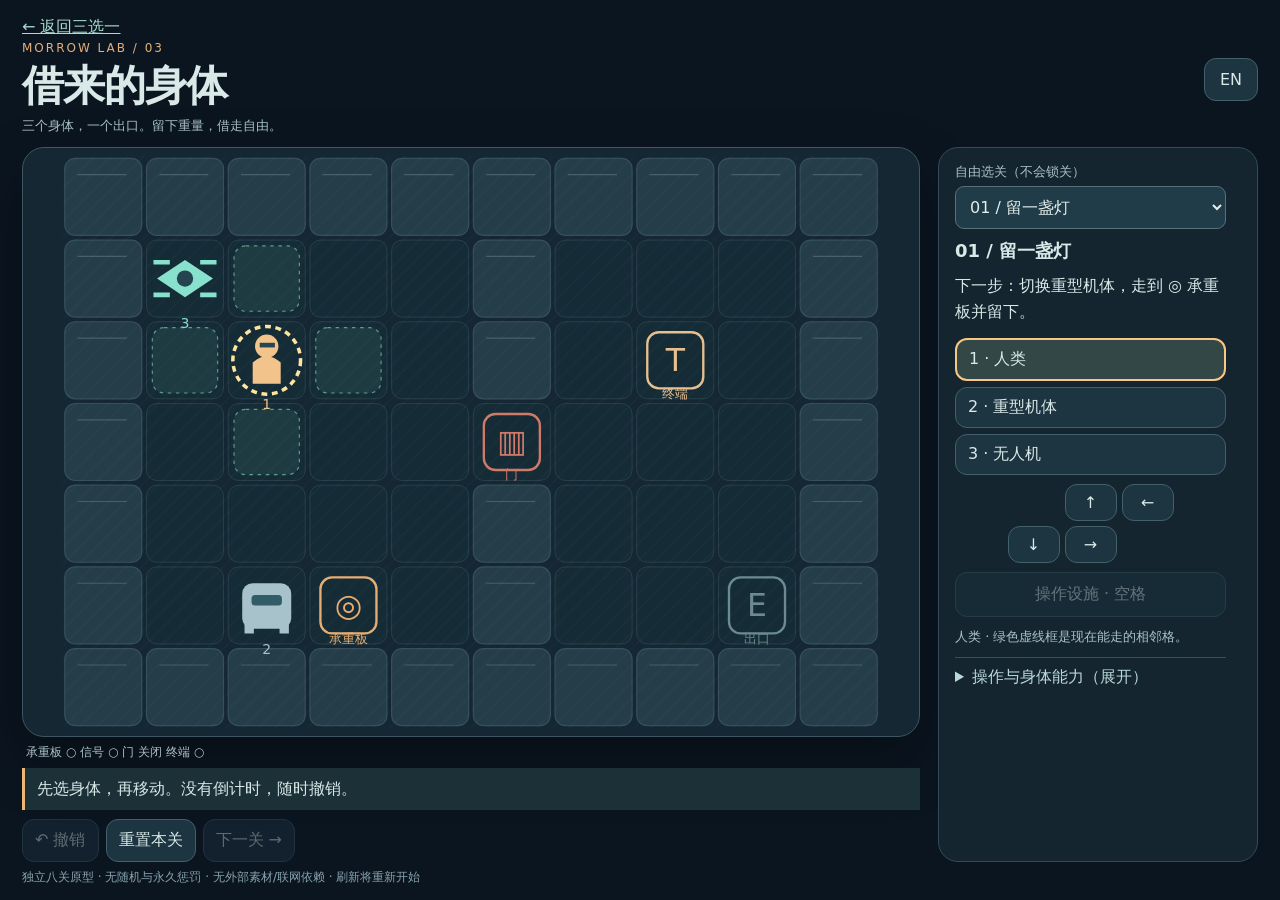
==== commit 4b22eed6: "Release Three Worlds 0.5 and put online play first Add spatial bookmark, puffer cargo, alternate bod" ====
--- a/bodies.html
+++ b/bodies.html
@@ -17,12 +17,15 @@
 <script id="local-progress">
 /* Local-only progress. No account, network, analytics, or access to other game saves. */
 (function(root){'use strict';
- const KEY='three-worlds.progress.v1',GAMES=['world','cargo','bodies'];let memory={version:1,games:{}},persisted=true;
- function clean(raw){const out={version:1,games:{}};if(!raw||raw.version!==1||typeof raw.games!=='object'||!raw.games)return out;for(const game of GAMES){const source=raw.games[game];if(!source||typeof source!=='object')continue;const levels={};for(const [id,v] of Object.entries(source)){if(!/^\d+$/.test(id)||+id>99||!v||v.done!==true)continue;const item={done:true};for(const key of ['moves','seconds'])if(Number.isFinite(v[key])&&v[key]>=0)item[key]=v[key];levels[id]=item;}out.games[game]=levels;}return out;}
- function read(){try{const value=root.localStorage?.getItem(KEY);if(value){const stored=clean(JSON.parse(value));for(const game of GAMES){const levels=memory.games[game]||(memory.games[game]={});for(const [id,item]of Object.entries(stored.games[game]||{})){const current=levels[id]||{},merged={...item,...current,done:true};for(const key of ['moves','seconds'])if(Number.isFinite(item[key])&&Number.isFinite(current[key]))merged[key]=Math.min(item[key],current[key]);levels[id]=merged;}}}}catch(_){persisted=false;}return clean(memory);}
- function complete(game,level,result={}){if(!GAMES.includes(game)||!Number.isInteger(level)||level<0||level>99)return false;memory=read();const levels=memory.games[game]||(memory.games[game]={});const prev=levels[level]||{},next={...prev,done:true};for(const key of ['moves','seconds'])if(Number.isFinite(result[key])&&result[key]>=0)next[key]=Number.isFinite(prev[key])?Math.min(prev[key],result[key]):result[key];if(JSON.stringify(prev)===JSON.stringify(next))return true;levels[level]=next;try{if(!root.localStorage)throw Error('Storage unavailable');root.localStorage.setItem(KEY,JSON.stringify(memory));persisted=true;}catch(_){persisted=false;}return true;}
+ const KEY='three-worlds.progress.v1',GAMES=['world','cargo','bodies'];let memory={version:1,games:{},variants:{}},persisted=true;
+ const validId=(id,variant)=>variant?!['constructor','prototype','__proto__'].includes(id)&&/^[a-z][a-z0-9-]{0,63}$/.test(id):/^\d+$/.test(id)&&+id<=99;
+ function clean(raw){const out={version:1,games:{},variants:{}};if(!raw||raw.version!==1)return out;for(const kind of ['games','variants']){const group=raw[kind];if(!group||typeof group!=='object')continue;for(const game of GAMES){const source=group[game];if(!source||typeof source!=='object')continue;const levels={};for(const [id,v] of Object.entries(source)){if(!validId(id,kind==='variants')||!v||v.done!==true)continue;const item={done:true};for(const key of ['moves','seconds'])if(Number.isFinite(v[key])&&v[key]>=0)item[key]=v[key];levels[id]=item;}out[kind][game]=levels;}}return out;}
+ function read(){try{const value=root.localStorage?.getItem(KEY);if(value){const stored=clean(JSON.parse(value));for(const kind of ['games','variants'])for(const game of GAMES){const levels=memory[kind][game]||(memory[kind][game]={});for(const [id,item]of Object.entries(stored[kind][game]||{})){const current=levels[id]||{},merged={...item,...current,done:true};for(const key of ['moves','seconds'])if(Number.isFinite(item[key])&&Number.isFinite(current[key]))merged[key]=Math.min(item[key],current[key]);levels[id]=merged;}}}}catch(_){persisted=false;}return clean(memory);}
+ function save(kind,game,id,result){if(!GAMES.includes(game)||!validId(String(id),kind==='variants'))return false;memory=read();const levels=memory[kind][game]||(memory[kind][game]={});const prev=levels[id]||{},next={...prev,done:true};for(const key of ['moves','seconds'])if(Number.isFinite(result[key])&&result[key]>=0)next[key]=Number.isFinite(prev[key])?Math.min(prev[key],result[key]):result[key];if(JSON.stringify(prev)===JSON.stringify(next))return true;levels[id]=next;try{if(!root.localStorage)throw Error('Storage unavailable');root.localStorage.setItem(KEY,JSON.stringify(memory));persisted=true;}catch(_){persisted=false;}return true;}
+ function complete(game,level,result={}){return Number.isInteger(level)&&level>=0&&level<=99?save('games',game,level,result):false;}
+ function completeVariant(game,id,result={}){return typeof id==='string'?save('variants',game,id,result):false;}
  function status(){return {progress:read(),persisted};}
- root.TrialProgress={complete,status,key:KEY};if(typeof module==='object'&&module.exports)module.exports=root.TrialProgress;
+ root.TrialProgress={complete,completeVariant,status,key:KEY};if(typeof module==='object'&&module.exports)module.exports=root.TrialProgress;
 })(globalThis);
 
 </script>
@@ -37,32 +40,44 @@
 {name:['05 / 一块电池，两座桥','05 / One battery, two bridges'],map:['##########','#..OV.OV.#','#...#..#.#','#...B..B.#','#...#..#T#','#.P.#..#E#','##########'],start:[[1,3],[1,5],[1,1]],crates:[],battery:[2,2],bridges:[{p:[4,3],socket:[3,1]},{p:[7,3],socket:[6,1]}],goal:['同一块电池先后架起两座桥。人类离开第一座桥后，无人机才能拔电转运；重型机体留在承重板。','Reuse one battery for two bridges. Move the human off the first bridge before the drone retrieves the battery. Leave the heavy body on the plate.']}
 );
 LEVELS.push({name:['06 / 接替我，走下去','06 / Take my place'],map:['##########','#....V.O.#','#....#..T#','#....B...#','#..P.#...#','#....#.PE#','##########'],start:[[1,3],[2,3],[1,1]],crates:[[3,3]],battery:[2,2],bridges:[{p:[5,3],socket:[7,1],plate:[3,4]}],goal:['阶段一：箱子接替左板，无人机架桥。阶段二：重型机体压右板，让人类操作终端。','Stage 1: leave the crate on the left plate and let the drone power the bridge. Stage 2: move the heavy body to the right plate so the human can use the terminal.']});
+LEVELS.push({name:['07 / 谁来接你','07 / Who comes back?'],map:['##########','#....V...#','#....#..T#','#..X.#.X.#','#....#...#','#....#.PE#','##########'],start:[[3,3],[2,5],[2,1]],crates:[],exchange:[[3,3],[7,3]],goal:['人类可以启动交换台，与另一台上的身体互换位置。把重型机体和人类都送过隔墙，压板并离开。','The human can swap places with a body on the other exchange pad. Get both the heavy body and human across the wall, power the plate, and leave.']});
+LEVELS.push({name:['08 / 留门，还是接人','08 / Hold the door, or trade places'],map:['##########','#....V...#','#....#..T#','#..X.#.X.#','#....G...#','#..P.#.PE#','##########'],start:[[2,2],[2,4],[2,1]],crates:[[3,4]],exchange:[[3,3],[7,3]],goal:['把人类和重型机体送到右边。左板只开门，右板只供终端；箱子和交换台是两种不同的办法。','Get the human and heavy body to the right. The left plate opens the gate; the right powers the terminal. The crate and exchange pads offer different routes.']});
 function fresh(i=0){return {level:i,selected:0,bodies:LEVELS[i].start.map(p=>p.slice()),crates:LEVELS[i].crates.map(p=>p.slice()),battery:LEVELS[i].battery?.slice()||null,carrying:false,signal:false,terminal:false,won:false,moves:0};}
 const same=(a,b)=>a[0]===b[0]&&a[1]===b[1];
 function tile(s,p){return LEVELS[s.level].map[p[1]]?.[p[0]]||'#';}
 function weightAt(s,p){return [s.bodies[1],...s.crates].some(b=>same(b,p));}
-function plate(s){return s.level===5?weightAt(s,[3,4])&&weightAt(s,[7,5]):[s.bodies[1],...s.crates].some(p=>tile(s,p)==='P');}
-function gate(s){return s.level===0?plate(s):s.level===1?s.signal:plate(s)&&s.signal;}
+function plate(s){if(s.level===7)return weightAt(s,[7,5]);return s.level===5?weightAt(s,[3,4])&&weightAt(s,[7,5]):[s.bodies[1],...s.crates].some(p=>tile(s,p)==='P');}
+function gate(s){if(s.level===7)return weightAt(s,[3,5]);return s.level===0?plate(s):s.level===1?s.signal:plate(s)&&s.signal;}
 function bridgeOpen(s,p){const bridge=LEVELS[s.level].bridges?.find(b=>same(b.p,p));return !!bridge&&!!s.battery&&same(s.battery,bridge.socket)&&(!bridge.plate||weightAt(s,bridge.plate));}
 function batteryUse(s){const p=s.bodies[2];if(s.selected!==2)return null;if(s.carrying){if(tile(s,p)==='V'||tile(s,p)==='B')return 'dropBlocked';if(s.crates.some(c=>same(c,p)))return 'dropBlocked';return 'dropBattery';}if(s.battery&&same(s.battery,p)){const live=LEVELS[s.level].bridges?.find(b=>same(b.socket,p));if(live&&[...s.bodies,...s.crates].some(b=>same(b,live.p)))return 'bridgeOccupied';return 'takeBattery';}return null;}
-function step(state,action){const s=structuredClone(state);if(s.won)return {s:state,msg:'finished',changed:false};if(action.type==='select'){s.selected=action.id;return {s,msg:'selected',changed:true};}if(action.type==='use'){const bu=batteryUse(s);if(bu){if(bu==='dropBlocked'||bu==='bridgeOccupied')return {s:state,msg:bu,changed:false};if(bu==='takeBattery'){s.battery=null;s.carrying=true;}else{s.battery=s.bodies[2].slice();s.carrying=false;}s.moves++;return {s,msg:bu,changed:true};}const t=tile(s,s.bodies[s.selected]);if(t==='S'&&s.selected===2){if(s.signal)return {s:state,msg:'already',changed:false};s.signal=true;s.moves++;return {s,msg:'signal',changed:true};}if(t==='T'&&s.selected===0){if(s.terminal)return {s:state,msg:'already',changed:false};if(!plate(s))return {s:state,msg:s.level===5?'powerBoth':'power',changed:false};s.terminal=true;s.moves++;return {s,msg:'terminal',changed:true};}return {s:state,msg:'wronguse',changed:false};}
+function step(state,action){const s=structuredClone(state);if(s.won)return {s:state,msg:'finished',changed:false};if(action.type==='select'){if(!Number.isInteger(action.id)||action.id<0||action.id>2)return {s:state,msg:'blocked',changed:false};if(action.id===s.selected)return {s:state,msg:'selected',changed:false};s.selected=action.id;return {s,msg:'selected',changed:true};}if(action.type==='use'){if(tile(s,s.bodies[s.selected])==='X'){if(s.selected!==0)return {s:state,msg:'exchangeHuman',changed:false};const other=LEVELS[s.level].exchange.find(p=>!same(p,s.bodies[0])),id=s.bodies.findIndex((p,i)=>i!==0&&same(p,other));if(id<0)return {s:state,msg:'exchangeEmpty',changed:false};const from=s.bodies[0].slice();s.bodies[0]=s.bodies[id].slice();s.bodies[id]=from;s.moves++;return {s,msg:'exchanged',changed:true};}const bu=batteryUse(s);if(bu){if(bu==='dropBlocked'||bu==='bridgeOccupied')return {s:state,msg:bu,changed:false};if(bu==='takeBattery'){s.battery=null;s.carrying=true;}else{s.battery=s.bodies[2].slice();s.carrying=false;}s.moves++;return {s,msg:bu,changed:true};}const t=tile(s,s.bodies[s.selected]);if(t==='S'&&s.selected===2){if(s.signal)return {s:state,msg:'already',changed:false};s.signal=true;s.moves++;return {s,msg:'signal',changed:true};}if(t==='T'&&s.selected===0){if(s.terminal)return {s:state,msg:'already',changed:false};if(!plate(s))return {s:state,msg:s.level===5?'powerBoth':s.level===7?'rightPower':'power',changed:false};s.terminal=true;s.moves++;return {s,msg:'terminal',changed:true};}return {s:state,msg:'wronguse',changed:false};}
  if(action.type!=='move')return {s:state,msg:'blocked',changed:false};const d=action.d,p=s.bodies[s.selected],q=[p[0]+d[0],p[1]+d[1]],t=tile(s,q);if(t==='#')return {s:state,msg:'wall',changed:false};if(t==='V'&&s.selected!==2)return {s:state,msg:'vent',changed:false};if(t==='B'&&s.selected!==2&&!bridgeOpen(s,q))return {s:state,msg:s.level===5?'bridgeBoth':'bridgeOff',changed:false};if(t==='G'&&!gate(s))return {s:state,msg:'gate',changed:false};if(s.bodies.some((b,i)=>i!==s.selected&&same(b,q)))return {s:state,msg:'occupied',changed:false};const ci=s.crates.findIndex(c=>same(c,q));if(ci>=0){if(s.selected!==1)return {s:state,msg:'crate',changed:false};const r=[q[0]+d[0],q[1]+d[1]],rt=tile(s,r);if(rt==='#'||rt==='V'||rt==='G'&&!gate(s)||s.bodies.some(b=>same(b,r))||s.crates.some(c=>same(c,r)))return {s:state,msg:'push',changed:false};s.crates[ci]=r;}
  s.bodies[s.selected]=q;if(LEVELS[s.level].bridges?.some(b=>bridgeOpen(state,b.p)&&!bridgeOpen(s,b.p)&&[...s.bodies,...s.crates].some(body=>same(body,b.p))))return {s:state,msg:'bridgeOccupied',changed:false};s.moves++;if(s.selected===0&&t==='E'){if(s.terminal){s.won=true;return {s,msg:'win',changed:true};}return {s,msg:'exit',changed:true};}return {s,msg:t==='T'?'atTerminal':t==='S'?'atSignal':t==='P'?'atPlate':'moved',changed:true};}
 globalThis.BorrowedEngine={LEVELS,fresh,step,plate,gate,bridgeOpen,batteryUse};
 let state=fresh(),history=[],language=0,message='welcome',hintLevel=0;const $=id=>document.getElementById(id),tr=a=>a[language];
 const names=[['人类','Human'],['重型机体','Heavy body'],['无人机','Drone']],abilities=[['操作终端 · 走到出口','Terminal operator · reaches exit'],['压承重板 · 推动箱子','Holds plates · pushes crates'],['穿通风口 · 接通信号','Fits vents · links signals']];
-const M={powerBoth:['终端需要左右两块板同时供电。箱子可以留在左板，让重型机体压右板。','The terminal needs both plates. Leave the crate on the left and take the heavy body to the right.'],bridgeBoth:['这座桥同时需要左承重板和右上插座的电池。无人机仍可飞过。','This bridge needs the left plate and the battery in the upper-right socket. The drone can still fly across.'],takeBattery:['电池已由无人机携带。穿过通风口，再在插座上操作放下。','Drone carrying the battery. Cross the vent, then interact on a socket to dock it.'],dropBattery:['电池已放下。只有放在插座上才会架起对应的桥。','Battery placed. Only a socket powers its linked bridge.'],dropBlocked:['不能把电池留在通风口或桥面，先移到实地或插座。','Do not leave the battery in a vent or on a bridge. Move to solid ground or a socket.'],bridgeOccupied:['桥上还有身体，不能拔电。先让它走到桥另一侧的实地。','Someone is still on this bridge. Move them onto solid ground before removing power.'],bridgeOff:['桥没有电。无人机可以飞过；其他身体需要电池放在对应插座。','Bridge unpowered. The drone can fly across; other bodies need its battery docked.'],welcome:['先选身体，再移动。没有倒计时，随时撤销。','Choose a body, then move. No timer; undo whenever you like.'],selected:['已切换身体。其他身体会留在原地。','Body switched. The others stay where you left them.'],wall:['这里是墙。试试另一条路。','A wall blocks this route.'],vent:['通风口只有无人机能通过。','Only the drone fits through this vent.'],gate:['门尚未供电。查看承重板与信号指示。','The gate lacks power. Check the plate and signal indicators.'],occupied:['另一具身体挡在这里，切换后让出位置。','Another body is here. Switch to it to make room.'],crate:['这个身体推不动箱子；重型机体可以。','This body cannot push the crate. Use the heavy body.'],push:['箱子后面没有空间。撤销或换个方向。','There is no space behind the crate. Undo or approach differently.'],power:['终端需要承重板持续供电。让重型机体或箱子留在板上。','The terminal needs plate power. Leave the heavy body or a crate on it.'],wronguse:['走到对应设施上再操作：人类用终端，无人机用信号节点。','Stand on the matching facility: human for terminals, drone for signal nodes.'],signal:['信号已锁定，可以离开节点。','Signal latched. You can leave the node.'],terminal:['终端已启动。现在让人类走到出口。','Terminal activated. Take the human to the exit.'],already:['已经启动，不必重复操作。','Already activated; no need to repeat.'],atTerminal:['终端在脚下。切到人类并按「操作」。','Terminal underfoot. Use the human and press Interact.'],atSignal:['信号节点在脚下。无人机可以操作。','Signal node underfoot. The drone can activate it.'],atPlate:['承重板只接受重型机体或箱子的重量。','Only the heavy body or a crate weighs enough for this plate.'],exit:['出口尚未解锁，先让人类操作终端。','The exit is locked. Activate the terminal with the human first.'],moved:['身体已移动。点相邻格也能走。','Moved. You can also tap an adjacent cell.'],win:['出口开启。你把三个身体留在了最需要它们的地方。','Exit reached. Each body had a part to play.'],finished:['本关已完成。进入下一关，或重置重试。','Level complete. Continue or reset to try again.'],undo:['已撤销。刚才的身体位置与开关状态都已恢复。','Undone. Positions and switches have been restored.'],reset:['已重置本关，随时可以尝试另一种方案。','Level reset. Try another plan whenever you like.'],far:['点身体可切换；点相邻格移动。不自动寻路。','Tap a body to switch; tap an adjacent cell to move. No automatic pathfinding.']};
-function dispatch(a){const r=step(state,a);if(r.changed){history.push(structuredClone(state));state=r.s;}message=r.msg;render();}
+const M={rightPower:['这里需要右下终端板的重量。左板只控制门，不能给终端供电。','This terminal needs weight on the lower-right plate. The left plate controls only the gate.'],exchangeHuman:['只有人类能启动交换。把人类放在另一台，然后切换人类操作。','Only the human can activate the exchange. Put the human on the other pad, switch to them, and interact.'],exchangeEmpty:['另一台没有身体。先让无人机飞过去，或让重型机体站上另一台。','The other pad is empty. Fly the drone across, or place the heavy body on the opposite pad.'],exchanged:['两具身体已互换位置。你仍在操控人类；谁留在这边、谁还要接回来？','The bodies swapped positions. You still control the human. Who stays here, and who needs a return trip?'],powerBoth:['终端需要左右两块板同时供电。箱子可以留在左板，让重型机体压右板。','The terminal needs both plates. Leave the crate on the left and take the heavy body to the right.'],bridgeBoth:['这座桥同时需要左承重板和右上插座的电池。无人机仍可飞过。','This bridge needs the left plate and the battery in the upper-right socket. The drone can still fly across.'],takeBattery:['电池已由无人机携带。穿过通风口，再在插座上操作放下。','Drone carrying the battery. Cross the vent, then interact on a socket to dock it.'],dropBattery:['电池已放下。只有放在插座上才会架起对应的桥。','Battery placed. Only a socket powers its linked bridge.'],dropBlocked:['不能把电池留在通风口或桥面，先移到实地或插座。','Do not leave the battery in a vent or on a bridge. Move to solid ground or a socket.'],bridgeOccupied:['桥上还有身体，不能拔电。先让它走到桥另一侧的实地。','Someone is still on this bridge. Move them onto solid ground before removing power.'],bridgeOff:['桥没有电。无人机可以飞过；其他身体需要电池放在对应插座。','Bridge unpowered. The drone can fly across; other bodies need its battery docked.'],welcome:['先选身体，再移动。没有倒计时，随时撤销。','Choose a body, then move. No timer; undo whenever you like.'],selected:['已切换身体。其他身体会留在原地。','Body switched. The others stay where you left them.'],wall:['这里是墙。试试另一条路。','A wall blocks this route.'],vent:['通风口只有无人机能通过。','Only the drone fits through this vent.'],gate:['门尚未供电。查看承重板与信号指示。','The gate lacks power. Check the plate and signal indicators.'],occupied:['另一具身体挡在这里，切换后让出位置。','Another body is here. Switch to it to make room.'],crate:['这个身体推不动箱子；重型机体可以。','This body cannot push the crate. Use the heavy body.'],push:['箱子后面没有空间。撤销或换个方向。','There is no space behind the crate. Undo or approach differently.'],power:['终端需要承重板持续供电。让重型机体或箱子留在板上。','The terminal needs plate power. Leave the heavy body or a crate on it.'],wronguse:['走到对应设施上再操作：人类用终端，无人机用信号节点。','Stand on the matching facility: human for terminals, drone for signal nodes.'],signal:['信号已锁定，可以离开节点。','Signal latched. You can leave the node.'],terminal:['终端已启动。现在让人类走到出口。','Terminal activated. Take the human to the exit.'],already:['已经启动，不必重复操作。','Already activated; no need to repeat.'],atTerminal:['终端在脚下。切到人类并按「操作」。','Terminal underfoot. Use the human and press Interact.'],atSignal:['信号节点在脚下。无人机可以操作。','Signal node underfoot. The drone can activate it.'],atPlate:['承重板只接受重型机体或箱子的重量。','Only the heavy body or a crate weighs enough for this plate.'],exit:['出口尚未解锁，先让人类操作终端。','The exit is locked. Activate the terminal with the human first.'],moved:['身体已移动。点相邻格也能走。','Moved. You can also tap an adjacent cell.'],win:['出口开启。你把三个身体留在了最需要它们的地方。','Exit reached. Each body had a part to play.'],finished:['本关已完成。进入下一关，或重置重试。','Level complete. Continue or reset to try again.'],undo:['已撤销。刚才的身体位置与开关状态都已恢复。','Undone. Positions and switches have been restored.'],reset:['已重置本关，随时可以尝试另一种方案。','Level reset. Try another plan whenever you like.'],far:['点身体可切换；点相邻格移动。不自动寻路。','Tap a body to switch; tap an adjacent cell to move. No automatic pathfinding.']};
+function dispatch(a){const r=step(state,a);if(r.changed){if(a.type!=='select')history.push(structuredClone(state));state=r.s;}message=r.msg;render();}
 function shape(id,x,y,active){const c=['#f2c48b','#a7c2cb','#88e1cd'][id];return `<g transform="translate(${x},${y})">${active?'<circle r="29" fill="none" stroke="#ffe4a0" stroke-width="3" stroke-dasharray="5 4"/>':''}${id===0?`<path d="M-12 20V2Q0-9 12 2V20" fill="${c}"/><circle cy="-12" r="10" fill="${c}"/><path d="M-6-13H7" stroke="#254753" stroke-width="4"/>`:id===1?`<rect x="-21" y="-19" width="42" height="39" rx="9" fill="${c}"/><rect x="-13" y="-9" width="26" height="9" rx="3" fill="#315c68"/><path d="M-15 24V16M15 24V16" stroke="${c}" stroke-width="8"/>`:`<path d="M-24 0L0-16 24 0 0 16Z" fill="${c}"/><circle r="7" fill="#244550"/><path d="M-27-14H-13M13-14H27M-27 14H-13M13 14H27" stroke="${c}" stroke-width="4"/>`}<text y="42" text-anchor="middle" fill="${c}" font-size="12">${id+1}</text></g>`;}
 const FINAL_HINTS=[
 ['观察：两块承重板都要供电，但只有一具重型机体。左边的箱子能留下什么？','Observe: both plates need weight, but there is only one heavy body. What can the left-hand crate leave behind?'],
 ['机制：箱子和重型机体都能压板。左板与远端电池共同架桥；终端需要左右两板同时供电。先让箱子替你值守。','Mechanism: either a crate or the heavy body can hold a plate. The left plate plus the remote battery powers the bridge; the terminal needs both plates. Let the crate take the first shift.'],
 ['路线：重型机体到箱子正上方，把箱子向下推到左板；无人机拿电池穿通风口，在右上插座放下；重型机体过桥到右下板，人类到右上终端操作，再到出口。若互相挡路，先把另一身体移到空格。','Route: put the heavy body above the crate and push it down onto the left plate. Fly the battery through the vent and dock it in the upper-right socket. Take the heavy body over the bridge to the lower-right plate; use the human at the upper-right terminal, then exit. Move a blocking body to an empty tile first.']];
 function finalGoal(s){if(s.won)return ['终章完成。每个身体都给另一个身体留下了路。','Finale complete. Each body left a way forward for another.'];if(s.terminal)return ['阶段二 · 终端已开启，让人类走到右下出口。','Stage 2 · Terminal active: take the human to the lower-right exit.'];if(!s.crates.some(c=>same(c,[3,4])))return ['阶段一 · 重型机体需要过桥。先想办法把重量留在左板。','Stage 1 · The heavy body must cross. Find a way to leave weight on the left plate.'];if(!bridgeOpen(s,[5,3]))return ['阶段一 · 左板已有人接替。无人机把电池放进右上插座，架起桥。','Stage 1 · The left plate is covered. Dock the battery in the upper-right socket to extend the bridge.'];if(!weightAt(s,[7,5]))return ['阶段二 · 桥已开启。让重型机体过桥，留在右下承重板。','Stage 2 · Bridge ready: move the heavy body across onto the lower-right plate.'];return ['阶段二 · 两块板都已供电。人类去右上终端操作，再到出口。','Stage 2 · Both plates powered: activate the upper-right terminal with the human, then exit.'];}
-function batteryGoal(s){if(s.level===5)return finalGoal(s);if(s.won)return ['出口已到达，可选关重试另一种方案。','Exit reached. Select a level to try another plan.'];if(s.terminal)return ['下一步：让人类走到出口。','Next: take the human to the exit.'];const stage=s.level===4&&s.bodies[0][0]>4?1:0,link=LEVELS[s.level].bridges[stage];if(s.bodies[0][0]<link.p[0]){if(!bridgeOpen(s,link.p)){if(s.carrying)return ['下一步：无人机把电池带到标号 '+(stage+1)+' 插座，按「放下电池」。','Next: carry the battery to socket '+(stage+1)+' and press Dock battery.'];return ['下一步：切换无人机，走到电池上按「拿起电池」。','Next: switch to the drone, stand on the battery and press Take battery.'];}return ['下一步：切换人类，走过亮起的桥，到另一侧实地。','Next: take the human across the lit bridge onto solid ground.'];}if(s.bodies[0][0]===link.p[0])return ['下一步：人类再向右一步，先离开桥面，别急着拔电。','Next: move the human one step right off the bridge before removing power.'];if(!plate(s))return ['下一步：重型机体走上承重板，为终端供电。','Next: move the heavy body onto the plate to power the terminal.'];return ['下一步：人类走到终端并操作，再去出口。','Next: activate the terminal with the human, then reach the exit.'];}
-function render(){document.documentElement.lang=language?'en':'zh';$('gallery').textContent=tr(['← 返回三选一','← Back to gallery']);$('title').textContent=tr(['借来的身体','Borrowed Bodies']);$('intro').textContent=tr(['三个身体，一个出口。留下重量，借走自由。','Three bodies. One way out. Leave the weight; borrow the freedom.']);$('lang').textContent=language?'中文':'EN';$('selectLabel').textContent=tr(['自由选关（不会锁关）','Choose any level (all unlocked)']);$('levelSelect').innerHTML=LEVELS.map((l,i)=>`<option value="${i}" ${i===state.level?'selected':''}>${tr(l.name)}</option>`).join('');$('level').textContent=tr(LEVELS[state.level].name);$('goal').textContent=state.won?tr(['已到达出口。点下一关继续。','Exit reached. Choose Next level.']):state.terminal?tr(['下一步：切换人类，走到出口 E。','Next: switch to the human and reach exit E.']):state.level>0&&!state.signal?tr(['下一步：切换无人机，穿过 ≋ 通风口，到 S 按「操作」。','Next: switch to the drone, cross the ≋ vent, and interact on S.']):!plate(state)?tr(state.level===2?['下一步：让重型机体或箱子压住 ◎ 承重板。','Next: put the heavy body or a crate on plate ◎.']:['下一步：切换重型机体，走到 ◎ 承重板并留下。','Next: switch to the heavy body, move onto plate ◎ and stay there.']):tr(['下一步：切换人类，走到 T 终端并按「操作」。','Next: switch to the human, reach terminal T and interact.']);if(state.level>=3)$('goal').textContent=tr(batteryGoal(state));if(state.won)globalThis.TrialProgress?.complete('bodies',state.level,{moves:state.moves});$('helpPanel').hidden=state.level!==5;$('helpTitle').textContent=tr(['需要提示？（可选）','Need a hint? (optional)']);$('helpText').textContent=tr(FINAL_HINTS[hintLevel]);$('moreHelp').textContent=tr(hintLevel===0?['查看机制提示','Show the mechanism']:hintLevel===1?['查看具体路线（含解法）','Show the route (spoiler)']:['已显示完整提示','Full hint shown']);$('moreHelp').disabled=hintLevel>=2;$('status').textContent=tr(M[message]||M.moved);$('status').classList.toggle('success',state.won);$('undo').textContent=tr(['↶ 撤销','↶ Undo']);$('undo').disabled=!history.length;$('reset').textContent=tr(['重置本关','Reset level']);$('next').textContent=state.level<LEVELS.length-1?tr(['下一关 →','Next level →']):tr(['六关完成 · 再玩','All six · Play again']);$('next').disabled=!state.won;$('use').textContent=tr(['操作设施 · 空格','Interact · Space']);if(state.level>=3){const bu=batteryUse(state);$('use').textContent=tr(bu==='takeBattery'?['拿起电池 · 空格','Take battery · Space']:state.carrying&&state.selected===2?['放下电池 · 空格','Dock battery · Space']:['操作设施 · 空格','Interact · Space']);} $('use').disabled=!step(state,{type:'use'}).changed;$('controlsHelpTitle').textContent=tr(['操作与身体能力（展开）','Controls & abilities (expand)']);$('abilityHelp').textContent=abilities.map((a,i)=>tr(names[i])+': '+tr(a)).join(' · ');$('hint').textContent=tr(['方向键/WASD移动，1/2/3切身体，空格操作。也可点身体与相邻格，或用方向按钮。承重板供电会随重量移开而消失，信号与终端会保持。','Arrows/WASD move; 1/2/3 switch; Space interacts. Or tap a body and adjacent tiles, or use the arrow buttons. Plate power ends when weight leaves; signals and terminals latch.']);$('world').setAttribute('aria-label',tr(['空间谜题地图：点击身体切换，点击绿色虚线相邻格移动','Spatial puzzle board: select a body, then a green outlined adjacent tile to move']));document.querySelectorAll('[data-dir]').forEach(b=>{const labels={'0,-1':['向上移动','Move up'],'0,1':['向下移动','Move down'],'-1,0':['向左移动','Move left'],'1,0':['向右移动','Move right']};b.setAttribute('aria-label',tr(labels[b.dataset.dir]));});const under=tile(state,state.bodies[state.selected]),canUse=step(state,{type:'use'}).changed;const desc={T:['脚下是终端：需要人类，且承重板有电。','Terminal underfoot: needs the human and plate power.'],S:['脚下是信号节点：无人机可以启动。','Signal node underfoot: the drone can activate it.'],P:['脚下是承重板：只有重型机体或箱子可以供电。','Plate underfoot: only the heavy body or a crate powers it.'],V:['脚下是通风口：仅无人机可通过。','Vent underfoot: only the drone can pass.'],E:['脚下是出口：人类须先开启终端。','Exit underfoot: the human must activate the terminal first.']};$('context').textContent=tr(names[state.selected])+' · '+(canUse?tr(['现在可以按上方「操作设施」。','You can press Interact above now.']):desc[under]?tr(desc[under]):tr(['绿色虚线框是现在能走的相邻格。','Green outlined tiles are the adjacent moves available now.']));if(state.level>=3){$('hint').textContent=tr(['无人机可搬电池，也可飞过断桥。电池放在插座上，才给同号桥供电。桥上有人时不能拔电。选关会重置该关；随时可撤销。','The drone carries batteries and flies over unpowered bridges. Dock a battery to power the bridge with the same number. You cannot unplug an occupied bridge. Selecting a level resets it; undo remains available.']);const bu=batteryUse(state);if(bu)$('context').textContent=tr(bu==='takeBattery'?['脚下是电池。按「拿起电池」，再搬到插座。','Battery underfoot. Press Take battery, then carry it to a socket.']:bu==='dropBattery'?['按「放下电池」；只有插座能给对应桥供电。','Press Dock battery; only a socket powers its matching bridge.']:M[bu]);else if(state.carrying)$('context').textContent=tr(['无人机正在携带电池（机身上有金色电池图标）。','The drone carries the battery (gold battery icon).']);} $('foot').textContent=tr(['独立六关原型 · 无随机与永久惩罚 · 无外部素材/联网依赖 · 刷新将重新开始','Standalone six-level prototype · No randomness or permanent penalties · No external assets/network · Reload starts over']);$('legend').textContent=tr([`承重板 ${plate(state)?'●':'○'}   信号 ${state.signal?'●':'○'}   门 ${gate(state)?'开启':'关闭'}   终端 ${state.terminal?'●':'○'}`,`Plate ${plate(state)?'●':'○'}   Signal ${state.signal?'●':'○'}   Gate ${gate(state)?'OPEN':'CLOSED'}   Terminal ${state.terminal?'●':'○'}`]);if(state.level===5){if(under==='P')$('context').textContent=tr(state.bodies[state.selected][0]===3?['脚下是左侧桥板：与电池一起架桥；箱子可以替重型机体值守。','Left bridge plate underfoot: it works with the battery; a crate can take the heavy body’s place.']:['脚下是右侧终端板：留在这里，为人类操作终端供电。','Right terminal plate underfoot: stay here to power the human’s terminal.']);$('legend').textContent=tr([`左板 ${weightAt(state,[3,4])?'●':'○'} · 右板 ${weightAt(state,[7,5])?'●':'○'} · 桥 ${bridgeOpen(state,[5,3])?'开启':'关闭'}`,`Left plate ${weightAt(state,[3,4])?'●':'○'} · Right plate ${weightAt(state,[7,5])?'●':'○'} · Bridge ${bridgeOpen(state,[5,3])?'OPEN':'CLOSED'}`]);$('hint').textContent=tr(['终章：左板和电池一起架桥；左右两板一起给终端供电。桥上有人时不能撤走电池或承重物。需要帮助可展开下方提示。','Finale: left plate + battery power the bridge; both plates power the terminal. Do not remove power or weight while a body is on the bridge. Optional hints are below.']);} $('bodies').innerHTML=names.map((n,i)=>`<button class="bodybutton ${i===state.selected?'active':''}" data-body="${i}" aria-pressed="${i===state.selected}">${i+1} · ${tr(n)}<div class="small">${tr(abilities[i])}</div></button>`).join('');
+const EXCHANGE_HINTS=[
+['观察：只有无人机能穿墙上的通风口。交换台不是单向传送：送一个身体过去，也会把另一个换回来。','Observe: only the drone fits through the wall vent. Exchanging is not one-way teleportation: sending one body across brings another back.'],
+['机制：人类必须站在一台上启动，另一台必须有身体。人类到右边后，可以把左边的重型机体换过去；但人类会回到左边。想想谁能再独自飞过去。','Mechanism: the human activates one pad while another body occupies its partner. From the right, the human can exchange with the heavy body on the left—but then the human returns left. Which body can fly across again?'],
+['路线：无人机飞到右侧交换台；人类在左台启动，先交换过去。重型机体走到左台；人类在右台再启动，把重型送右。重型离台压住右下承重板；无人机再次飞到右台，人类从左台启动第三次交换，然后操作终端并到出口。','Route: fly the drone to the right pad and exchange with the human on the left. Move the heavy body onto the left pad; activate from the right as the human to send the heavy body across. Park the heavy body on the lower-right plate. Fly the drone to the right pad again, exchange from the left as the human, then activate the terminal and exit.']];
+function exchangeGoal(s){if(s.won)return ['协作完成：接送不是单程，没人需要变成桥。','Cooperation complete: a return trip made the difference.'];if(s.terminal)return ['下一步：人类走到右下出口。','Next: take the human to the lower-right exit.'];if(s.bodies[1][0]<5)return s.bodies[0][0]<5?['阶段一 · 无人机先到右侧交换台，人类在左台启动交换。','Stage 1 · Fly the drone to the right exchange pad; activate the left pad with the human.']:['阶段一 · 人类已过墙。让重型机体站上左台，再由右台的人类启动交换。','Stage 1 · Human across: put the heavy body on the left pad, then activate the right pad as the human.'];if(s.bodies[0][0]<5)return ['阶段二 · 重型已过墙。让出右台，让无人机再飞过去接人类。','Stage 2 · Heavy body across: clear the right pad so the drone can fly over and bring the human back.'];if(!plate(s))return ['阶段二 · 重型机体压住右下板，人类去终端。','Stage 2 · Put the heavy body on the lower-right plate; take the human to the terminal.'];return ['下一步：人类操作右上终端，再到出口。','Next: activate the upper-right terminal as the human, then exit.'];}
+const CHOICE_HINTS=[
+['观察：门和终端的供电分开。重型机体不能同时压两块板，但你不一定需要一直开着门。','Observe: gate and terminal have separate power. The heavy body cannot hold both plates, but the gate does not have to stay open forever.'],
+['机制：箱子可以替重型机体保持门开启；交换台则允许人类在门关闭后，把另一侧的重型机体换过来。选择你想留下的东西：箱子，还是一次回程。','Mechanism: the crate can keep the gate open without the heavy body. Alternatively, the human can exchange with the heavy body after the gate closes. Choose what to leave behind: a crate or a return trip.'],
+['两条路线：①重型从箱子上方把它推到左板，然后与人类走门到右边，重型压右板。②不动箱子：重型绕到左板，人类穿门到右交换台；重型离板、绕箱子左侧去左台，人类交换它到右边；重型压右板，无人机飞到右台，再把人类换回来。两条都以人类操作终端、抵达出口结束。','Two routes: (1) Push the crate down onto the left plate, then walk the heavy body and human through the gate; park the heavy body on the right plate. (2) Leave the crate alone: hold the left plate with the heavy body and walk the human to the right pad. Move the heavy body around the left side of the crate to the left pad and exchange it across. Park it on the right plate; fly the drone to the right pad and exchange the human back across. Finish at the terminal and exit.']];
+function choiceGoal(s){if(s.won)return ['通关。可重置试试另一条路线：留箱开门，或临时压门后交换。','Complete. Reset to try the other route: crate-held gate, or temporary power plus exchanges.'];if(s.terminal)return ['下一步：人类走到出口。','Next: take the human to the exit.'];if(s.bodies[1][0]<5)return ['阶段一 · 把重型机体送过墙。可用箱子留门，也可先送人类过去再交换。','Stage 1 · Get the heavy body across. Leave the crate holding the gate, or send the human first and exchange.'];if(s.bodies[0][0]<5)return ['阶段二 · 把人类接到右边：门仍开着就走门，否则让无人机去右台接应。','Stage 2 · Bring the human across: walk through an open gate, or send the drone to the right exchange pad.'];if(!plate(s))return ['阶段二 · 重型机体留在右下终端板，人类去右上终端。','Stage 2 · Leave the heavy body on the lower-right plate; take the human to the upper-right terminal.'];return ['下一步：人类操作终端，再到出口。','Next: activate the terminal with the human, then exit.'];}
+function batteryGoal(s){if(s.level===7)return choiceGoal(s);if(s.level===6)return exchangeGoal(s);if(s.level===5)return finalGoal(s);if(s.won)return ['出口已到达，可选关重试另一种方案。','Exit reached. Select a level to try another plan.'];if(s.terminal)return ['下一步：让人类走到出口。','Next: take the human to the exit.'];const stage=s.level===4&&s.bodies[0][0]>4?1:0,link=LEVELS[s.level].bridges[stage];if(s.bodies[0][0]<link.p[0]){if(!bridgeOpen(s,link.p)){if(s.carrying)return ['下一步：无人机把电池带到标号 '+(stage+1)+' 插座，按「放下电池」。','Next: carry the battery to socket '+(stage+1)+' and press Dock battery.'];return ['下一步：切换无人机，走到电池上按「拿起电池」。','Next: switch to the drone, stand on the battery and press Take battery.'];}return ['下一步：切换人类，走过亮起的桥，到另一侧实地。','Next: take the human across the lit bridge onto solid ground.'];}if(s.bodies[0][0]===link.p[0])return ['下一步：人类再向右一步，先离开桥面，别急着拔电。','Next: move the human one step right off the bridge before removing power.'];if(!plate(s))return ['下一步：重型机体走上承重板，为终端供电。','Next: move the heavy body onto the plate to power the terminal.'];return ['下一步：人类走到终端并操作，再去出口。','Next: activate the terminal with the human, then reach the exit.'];}
+function render(){document.documentElement.lang=language?'en':'zh';$('gallery').textContent=tr(['← 返回三选一','← Back to gallery']);$('title').textContent=tr(['借来的身体','Borrowed Bodies']);$('intro').textContent=tr(['三个身体，一个出口。留下重量，借走自由。','Three bodies. One way out. Leave the weight; borrow the freedom.']);$('lang').textContent=language?'中文':'EN';$('selectLabel').textContent=tr(['自由选关（不会锁关）','Choose any level (all unlocked)']);$('levelSelect').innerHTML=LEVELS.map((l,i)=>`<option value="${i}" ${i===state.level?'selected':''}>${tr(l.name)}</option>`).join('');$('level').textContent=tr(LEVELS[state.level].name);$('goal').textContent=state.won?tr(['已到达出口。点下一关继续。','Exit reached. Choose Next level.']):state.terminal?tr(['下一步：切换人类，走到出口 E。','Next: switch to the human and reach exit E.']):state.level>0&&!state.signal?tr(['下一步：切换无人机，穿过 ≋ 通风口，到 S 按「操作」。','Next: switch to the drone, cross the ≋ vent, and interact on S.']):!plate(state)?tr(state.level===2?['下一步：让重型机体或箱子压住 ◎ 承重板。','Next: put the heavy body or a crate on plate ◎.']:['下一步：切换重型机体，走到 ◎ 承重板并留下。','Next: switch to the heavy body, move onto plate ◎ and stay there.']):tr(['下一步：切换人类，走到 T 终端并按「操作」。','Next: switch to the human, reach terminal T and interact.']);if(state.level>=3)$('goal').textContent=tr(batteryGoal(state));if(state.won)globalThis.TrialProgress?.complete('bodies',state.level,{moves:state.moves});$('helpPanel').hidden=state.level<5;$('helpTitle').textContent=tr(['需要提示？（可选）','Need a hint? (optional)']);$('helpText').textContent=tr((state.level===7?CHOICE_HINTS:state.level===6?EXCHANGE_HINTS:FINAL_HINTS)[hintLevel]);$('moreHelp').textContent=tr(hintLevel===0?['查看机制提示','Show the mechanism']:hintLevel===1?['查看具体路线（含解法）','Show the route (spoiler)']:['已显示完整提示','Full hint shown']);$('moreHelp').disabled=hintLevel>=2;$('status').textContent=tr(M[message]||M.moved);$('status').classList.toggle('success',state.won);$('undo').textContent=tr(['↶ 撤销','↶ Undo']);$('undo').disabled=!history.length;$('reset').textContent=tr(['重置本关','Reset level']);$('next').textContent=state.level<LEVELS.length-1?tr(['下一关 →','Next level →']):tr(['八关完成 · 再玩','All eight · Play again']);$('next').disabled=!state.won;$('use').textContent=tr(['操作设施 · 空格','Interact · Space']);if(state.level>=3){const bu=batteryUse(state);$('use').textContent=tr(bu==='takeBattery'?['拿起电池 · 空格','Take battery · Space']:state.carrying&&state.selected===2?['放下电池 · 空格','Dock battery · Space']:['操作设施 · 空格','Interact · Space']);} $('use').disabled=!step(state,{type:'use'}).changed;$('controlsHelpTitle').textContent=tr(['操作与身体能力（展开）','Controls & abilities (expand)']);$('abilityHelp').textContent=abilities.map((a,i)=>tr(names[i])+': '+tr(a)).join(' · ');$('hint').textContent=tr(['方向键/WASD移动，1/2/3切身体，空格操作。也可点身体与相邻格，或用方向按钮。承重板供电会随重量移开而消失，信号与终端会保持。','Arrows/WASD move; 1/2/3 switch; Space interacts. Or tap a body and adjacent tiles, or use the arrow buttons. Plate power ends when weight leaves; signals and terminals latch.']);$('world').setAttribute('aria-label',tr(['空间谜题地图：点击身体切换，点击绿色虚线相邻格移动','Spatial puzzle board: select a body, then a green outlined adjacent tile to move']));document.querySelectorAll('[data-dir]').forEach(b=>{const labels={'0,-1':['向上移动','Move up'],'0,1':['向下移动','Move down'],'-1,0':['向左移动','Move left'],'1,0':['向右移动','Move right']};b.setAttribute('aria-label',tr(labels[b.dataset.dir]));});const under=tile(state,state.bodies[state.selected]),canUse=step(state,{type:'use'}).changed;const desc={X:['脚下是交换台：人类操作，与另一台上的身体互换。','Exchange pad underfoot: the human swaps with the body on the other pad.'],T:['脚下是终端：需要人类，且承重板有电。','Terminal underfoot: needs the human and plate power.'],S:['脚下是信号节点：无人机可以启动。','Signal node underfoot: the drone can activate it.'],P:['脚下是承重板：只有重型机体或箱子可以供电。','Plate underfoot: only the heavy body or a crate powers it.'],V:['脚下是通风口：仅无人机可通过。','Vent underfoot: only the drone can pass.'],E:['脚下是出口：人类须先开启终端。','Exit underfoot: the human must activate the terminal first.']};$('context').textContent=tr(names[state.selected])+' · '+(canUse?tr(['现在可以按上方「操作设施」。','You can press Interact above now.']):desc[under]?tr(desc[under]):tr(['绿色虚线框是现在能走的相邻格。','Green outlined tiles are the adjacent moves available now.']));if(state.level>=3){$('hint').textContent=tr(['无人机可搬电池，也可飞过断桥。电池放在插座上，才给同号桥供电。桥上有人时不能拔电。选关会重置该关；随时可撤销。','The drone carries batteries and flies over unpowered bridges. Dock a battery to power the bridge with the same number. You cannot unplug an occupied bridge. Selecting a level resets it; undo remains available.']);const bu=batteryUse(state);if(bu)$('context').textContent=tr(bu==='takeBattery'?['脚下是电池。按「拿起电池」，再搬到插座。','Battery underfoot. Press Take battery, then carry it to a socket.']:bu==='dropBattery'?['按「放下电池」；只有插座能给对应桥供电。','Press Dock battery; only a socket powers its matching bridge.']:M[bu]);else if(state.carrying)$('context').textContent=tr(['无人机正在携带电池（机身上有金色电池图标）。','The drone carries the battery (gold battery icon).']);} $('foot').textContent=tr(['独立八关原型 · 无随机与永久惩罚 · 无外部素材/联网依赖 · 刷新将重新开始','Standalone eight-level prototype · No randomness or permanent penalties · No external assets/network · Reload starts over']);$('legend').textContent=tr([`承重板 ${plate(state)?'●':'○'}   信号 ${state.signal?'●':'○'}   门 ${gate(state)?'开启':'关闭'}   终端 ${state.terminal?'●':'○'}`,`Plate ${plate(state)?'●':'○'}   Signal ${state.signal?'●':'○'}   Gate ${gate(state)?'OPEN':'CLOSED'}   Terminal ${state.terminal?'●':'○'}`]);if(state.level===5){if(under==='P')$('context').textContent=tr(state.bodies[state.selected][0]===3?['脚下是左侧桥板：与电池一起架桥；箱子可以替重型机体值守。','Left bridge plate underfoot: it works with the battery; a crate can take the heavy body’s place.']:['脚下是右侧终端板：留在这里，为人类操作终端供电。','Right terminal plate underfoot: stay here to power the human’s terminal.']);$('legend').textContent=tr([`左板 ${weightAt(state,[3,4])?'●':'○'} · 右板 ${weightAt(state,[7,5])?'●':'○'} · 桥 ${bridgeOpen(state,[5,3])?'开启':'关闭'}`,`Left plate ${weightAt(state,[3,4])?'●':'○'} · Right plate ${weightAt(state,[7,5])?'●':'○'} · Bridge ${bridgeOpen(state,[5,3])?'OPEN':'CLOSED'}`]);$('hint').textContent=tr(['终章：左板和电池一起架桥；左右两板一起给终端供电。桥上有人时不能撤走电池或承重物。需要帮助可展开下方提示。','Finale: left plate + battery power the bridge; both plates power the terminal. Do not remove power or weight while a body is on the bridge. Optional hints are below.']);} if(state.level>=6){$('hint').textContent=tr(['只有人类能启动交换台，另一台必须站着不同身体。交换后仍控制人类。无人机可再次穿过通风口，接下一位。','Only the human activates an exchange pad, with another body on the partner pad. Control stays with the human. The drone can fly through the vent again for another trip.']);$('legend').textContent=tr([`交换台 ⇄ · 承重板 ${plate(state)?'●':'○'} · 终端 ${state.terminal?'●':'○'}`,`Exchange ⇄ · Plate ${plate(state)?'●':'○'} · Terminal ${state.terminal?'●':'○'}`]);if(under==='X')$('use').textContent=tr(['交换身体 · 空格','Exchange bodies · Space']);} if(state.level===7){$('legend').textContent=tr([`左门 ${gate(state)?'开启':'关闭'} · 右终端板 ${plate(state)?'●':'○'} · 交换台 ⇄`, `Gate ${gate(state)?'OPEN':'CLOSED'} · Terminal plate ${plate(state)?'●':'○'} · Exchange ⇄`]);$('hint').textContent=tr(LEVELS[7].goal);if(under==='P')$('context').textContent=tr(state.bodies[state.selected][0]===3?['脚下是门板，只控制门。离开就会关门，但交换台仍可用。','Gate plate underfoot. Leaving closes the gate; exchange pads still work.']:['脚下是终端板，只给右上终端供电。','Terminal plate underfoot. It powers only the upper-right terminal.']);} $('bodies').innerHTML=names.map((n,i)=>`<button class="bodybutton ${i===state.selected?'active':''}" data-body="${i}" aria-pressed="${i===state.selected}">${i+1} · ${tr(n)}<div class="small">${tr(abilities[i])}</div></button>`).join('');
  let svg='<defs><pattern id="grain" width="14" height="14" patternUnits="userSpaceOnUse"><path d="M0 14L14 0" stroke="#8bb6b5" stroke-opacity=".045"/></pattern></defs>';
- LEVELS[state.level].map.forEach((row,y)=>[...row].forEach((t,x)=>{const cx=x*70+35,cy=y*70+35;svg+=`<rect x="${x*70+2}" y="${y*70+2}" width="66" height="66" rx="9" fill="${t==='#'?'#253d49':'#152c37'}" stroke="#36505b" stroke-width="${t==='#'?1:0.5}"/>`;if(t==='#')svg+=`<path d="M${x*70+13} ${y*70+16}h42" stroke="#45606a"/>`;const facilityNames={O:['插座','Socket'],B:['桥梁','Bridge'],P:['承重板','Plate'],V:['通风口','Vent'],G:['门','Gate'],T:['终端','Terminal'],S:['信号','Signal'],E:['出口','Exit']};const biIndex=LEVELS[state.level].bridges?.findIndex(b=>same(b.p,[x,y])||same(b.socket,[x,y]));const symbols={O:['#e5c176',String((biIndex??0)+1)],B:[bridgeOpen(state,[x,y])?'#87deb2':'#747e8f',String((biIndex??0)+1)],P:['#e7ae72','◎'],V:['#88c8ce','≋'],G:[gate(state)?'#82cfae':'#d17969',gate(state)?'⌜':'▥'],T:['#e8bf8f','T'],S:['#8fe0ca','S'],E:[state.terminal?'#8ce6b2':'#6c8a91','E']};if(symbols[t]){const [c,label]=symbols[t];svg+=`<rect x="${cx-24}" y="${cy-24}" width="48" height="48" rx="10" fill="none" stroke="${c}" stroke-width="2"/><text x="${cx}" y="${cy+9}" fill="${c}" font-size="27" text-anchor="middle" font-family="system-ui">${label}</text><text x="${cx}" y="${cy+32}" fill="${c}" font-size="11" text-anchor="middle" font-family="system-ui">${tr(state.level===5&&t==='P'?(x===3?['桥板','Bridge plate']:['终端板','Terminal plate']):facilityNames[t])}</text>`;}}));for(const d of [[0,-1],[0,1],[-1,0],[1,0]]){if(step(state,{type:'move',d}).changed){const [x,y]=state.bodies[state.selected];svg+=`<rect x="${(x+d[0])*70+7}" y="${(y+d[1])*70+7}" width="56" height="56" rx="10" fill="#8de3c0" fill-opacity=".08" stroke="#8de3c0" stroke-opacity=".6" stroke-dasharray="3 4"/>`;}}svg+='<rect width="700" height="490" fill="url(#grain)" pointer-events="none"/>';state.crates.forEach(([x,y])=>svg+=`<g transform="translate(${x*70+35},${y*70+35})"><rect x="-23" y="-23" width="46" height="46" rx="5" fill="#977655" stroke="#e2b477" stroke-width="2"/><path d="M-16-16L16 16M16-16L-16 16" stroke="#cfab7c" stroke-width="4"/></g>`);const bp=state.carrying?state.bodies[2]:state.battery;if(bp){const bx=bp[0]*70+35,by=bp[1]*70+35;svg+=`<g transform="translate(${bx},${by+(state.carrying?-27:0)})"><rect x="-13" y="-18" width="26" height="36" rx="4" fill="#e7c173" stroke="#fff1ba" stroke-width="2"/><path d="M2-13L-5 1H3L-2 13" fill="none" stroke="#4e442d" stroke-width="3"/><text y="31" text-anchor="middle" font-size="11" fill="#f4d89d">${tr(['电池','Battery'])}</text></g>`;}state.bodies.forEach(([x,y],i)=>svg+=shape(i,x*70+35,y*70+35,state.selected===i));$('world').innerHTML=svg;
+ LEVELS[state.level].map.forEach((row,y)=>[...row].forEach((t,x)=>{const cx=x*70+35,cy=y*70+35;svg+=`<rect x="${x*70+2}" y="${y*70+2}" width="66" height="66" rx="9" fill="${t==='#'?'#253d49':'#152c37'}" stroke="#36505b" stroke-width="${t==='#'?1:0.5}"/>`;if(t==='#')svg+=`<path d="M${x*70+13} ${y*70+16}h42" stroke="#45606a"/>`;const facilityNames={X:['交换台','Exchange'],O:['插座','Socket'],B:['桥梁','Bridge'],P:['承重板','Plate'],V:['通风口','Vent'],G:['门','Gate'],T:['终端','Terminal'],S:['信号','Signal'],E:['出口','Exit']};const biIndex=LEVELS[state.level].bridges?.findIndex(b=>same(b.p,[x,y])||same(b.socket,[x,y]));const symbols={X:['#bcb0f2','⇄'],O:['#e5c176',String((biIndex??0)+1)],B:[bridgeOpen(state,[x,y])?'#87deb2':'#747e8f',String((biIndex??0)+1)],P:['#e7ae72','◎'],V:['#88c8ce','≋'],G:[gate(state)?'#82cfae':'#d17969',gate(state)?'⌜':'▥'],T:['#e8bf8f','T'],S:['#8fe0ca','S'],E:[state.terminal?'#8ce6b2':'#6c8a91','E']};if(symbols[t]){const [c,label]=symbols[t];svg+=`<rect x="${cx-24}" y="${cy-24}" width="48" height="48" rx="10" fill="none" stroke="${c}" stroke-width="2"/><text x="${cx}" y="${cy+9}" fill="${c}" font-size="27" text-anchor="middle" font-family="system-ui">${label}</text><text x="${cx}" y="${cy+32}" fill="${c}" font-size="11" text-anchor="middle" font-family="system-ui">${tr((state.level===5||state.level===7)&&t==='P'?(x===3?(state.level===7?['门板','Gate plate']:['桥板','Bridge plate']):['终端板','Terminal plate']):facilityNames[t])}</text>`;}}));for(const d of [[0,-1],[0,1],[-1,0],[1,0]]){if(step(state,{type:'move',d}).changed){const [x,y]=state.bodies[state.selected];svg+=`<rect x="${(x+d[0])*70+7}" y="${(y+d[1])*70+7}" width="56" height="56" rx="10" fill="#8de3c0" fill-opacity=".08" stroke="#8de3c0" stroke-opacity=".6" stroke-dasharray="3 4"/>`;}}svg+='<rect width="700" height="490" fill="url(#grain)" pointer-events="none"/>';state.crates.forEach(([x,y])=>svg+=`<g transform="translate(${x*70+35},${y*70+35})"><rect x="-23" y="-23" width="46" height="46" rx="5" fill="#977655" stroke="#e2b477" stroke-width="2"/><path d="M-16-16L16 16M16-16L-16 16" stroke="#cfab7c" stroke-width="4"/></g>`);const bp=state.carrying?state.bodies[2]:state.battery;if(bp){const bx=bp[0]*70+35,by=bp[1]*70+35;svg+=`<g transform="translate(${bx},${by+(state.carrying?-27:0)})"><rect x="-13" y="-18" width="26" height="36" rx="4" fill="#e7c173" stroke="#fff1ba" stroke-width="2"/><path d="M2-13L-5 1H3L-2 13" fill="none" stroke="#4e442d" stroke-width="3"/><text y="31" text-anchor="middle" font-size="11" fill="#f4d89d">${tr(['电池','Battery'])}</text></g>`;}state.bodies.forEach(([x,y],i)=>svg+=shape(i,x*70+35,y*70+35,state.selected===i));$('world').innerHTML=svg;
 }
 $('moreHelp').onclick=()=>{hintLevel=Math.min(2,hintLevel+1);render();};$('levelSelect').onchange=e=>{state=fresh(+e.target.value);history=[];hintLevel=0;$('helpPanel').open=false;message='welcome';render();};$('bodies').onclick=e=>{const b=e.target.closest('[data-body]');if(b)dispatch({type:'select',id:+b.dataset.body});};document.querySelectorAll('[data-dir]').forEach(b=>b.onclick=()=>dispatch({type:'move',d:b.dataset.dir.split(',').map(Number)}));$('use').onclick=()=>dispatch({type:'use'});$('undo').onclick=()=>{if(history.length){state=history.pop();message='undo';render();}};$('reset').onclick=()=>{state=fresh(state.level);history=[];hintLevel=0;$('helpPanel').open=false;message='reset';render();};$('next').onclick=()=>{if(state.won){state=fresh((state.level+1)%LEVELS.length);history=[];hintLevel=0;$('helpPanel').open=false;message='welcome';render();}};$('lang').onclick=()=>{language=1-language;render();};$('world').onclick=e=>{const svg=$('world'),point=svg.createSVGPoint();point.x=e.clientX;point.y=e.clientY;const local=point.matrixTransform(svg.getScreenCTM().inverse()),x=Math.floor(local.x/70),y=Math.floor(local.y/70),id=state.bodies.findIndex(p=>same(p,[x,y]));if(id>=0)return dispatch({type:'select',id});const p=state.bodies[state.selected],d=[x-p[0],y-p[1]];if(Math.abs(d[0])+Math.abs(d[1])===1)dispatch({type:'move',d});else{message='far';render();}};document.addEventListener('keydown',e=>{if(e.target.tagName==='SELECT')return;if(e.target.tagName==='BUTTON'&&(e.key===' '||e.key==='Enter'))return;const dirs={ArrowUp:[0,-1],w:[0,-1],ArrowDown:[0,1],s:[0,1],ArrowLeft:[-1,0],a:[-1,0],ArrowRight:[1,0],d:[1,0]};if(dirs[e.key]){e.preventDefault();dispatch({type:'move',d:dirs[e.key]});}else if(['1','2','3'].includes(e.key))dispatch({type:'select',id:+e.key-1});else if(e.key===' '){e.preventDefault();dispatch({type:'use'});}});render();
 </script></html>
